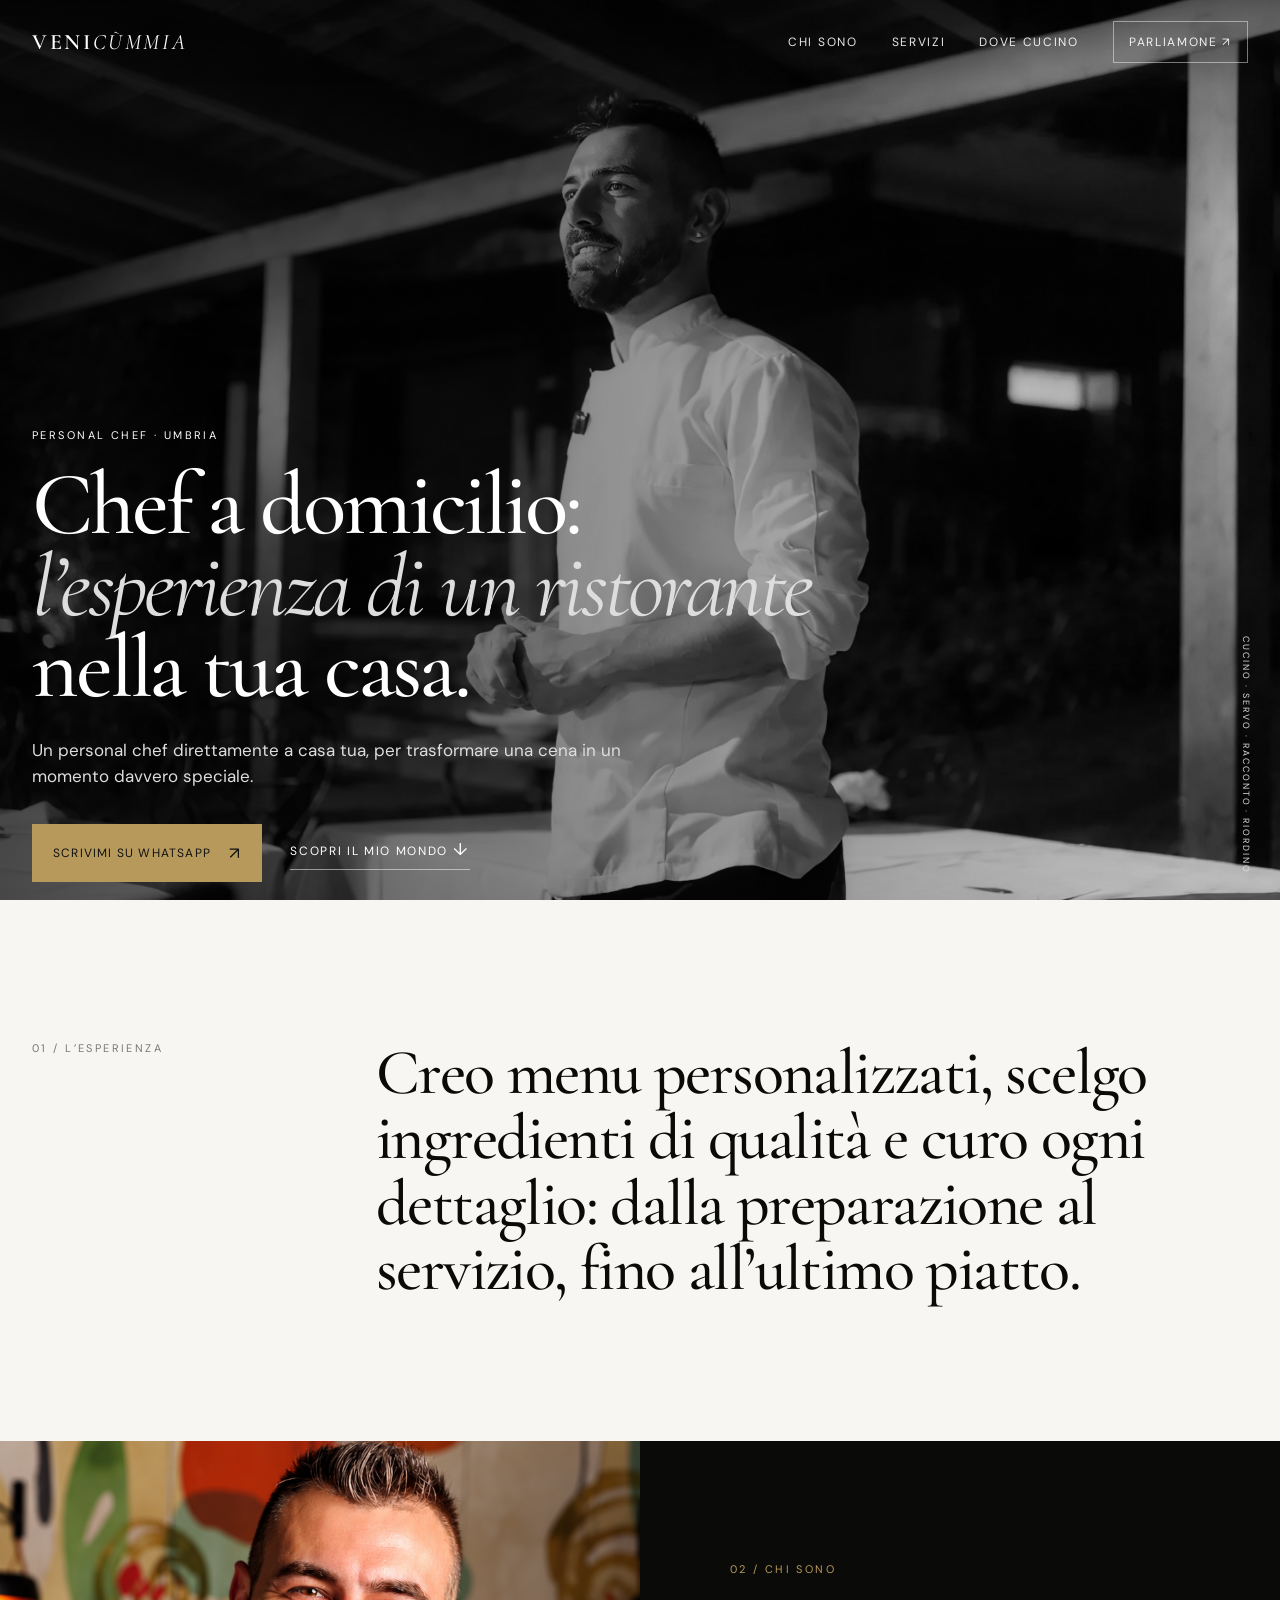
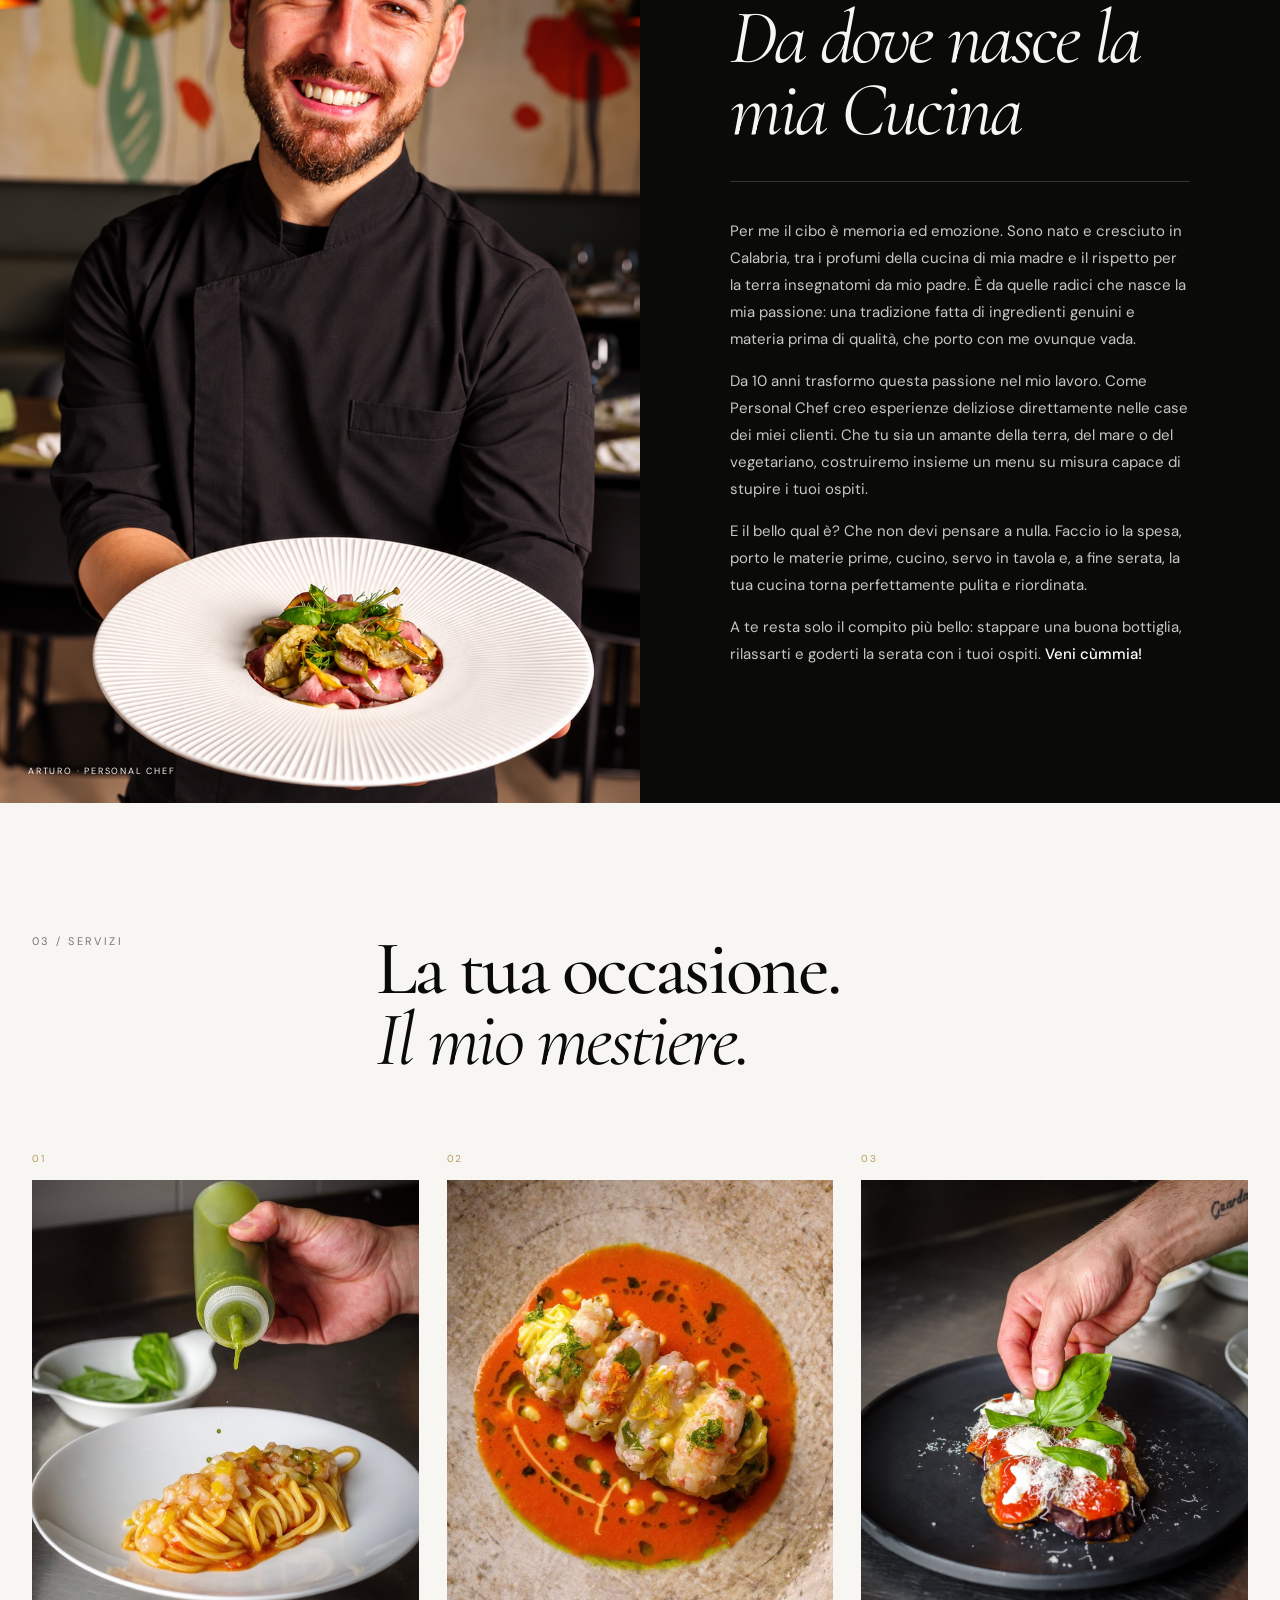
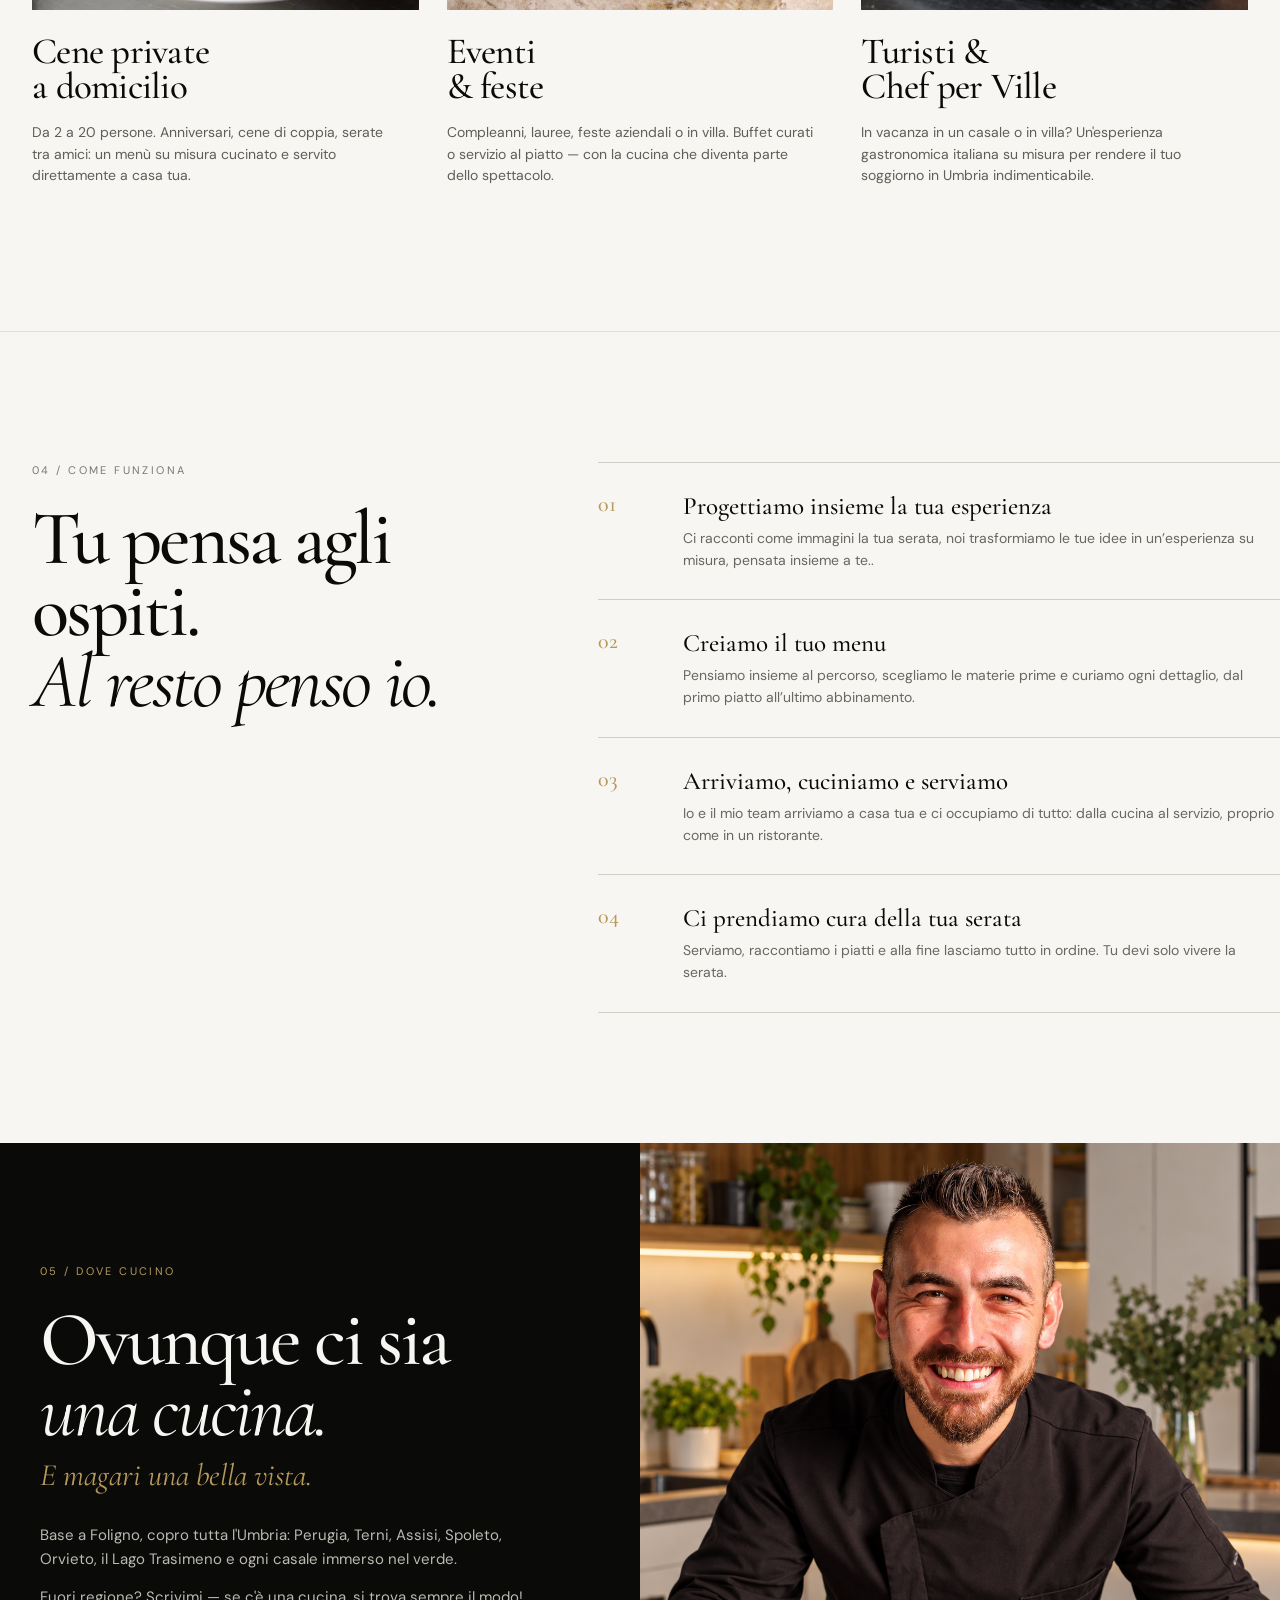
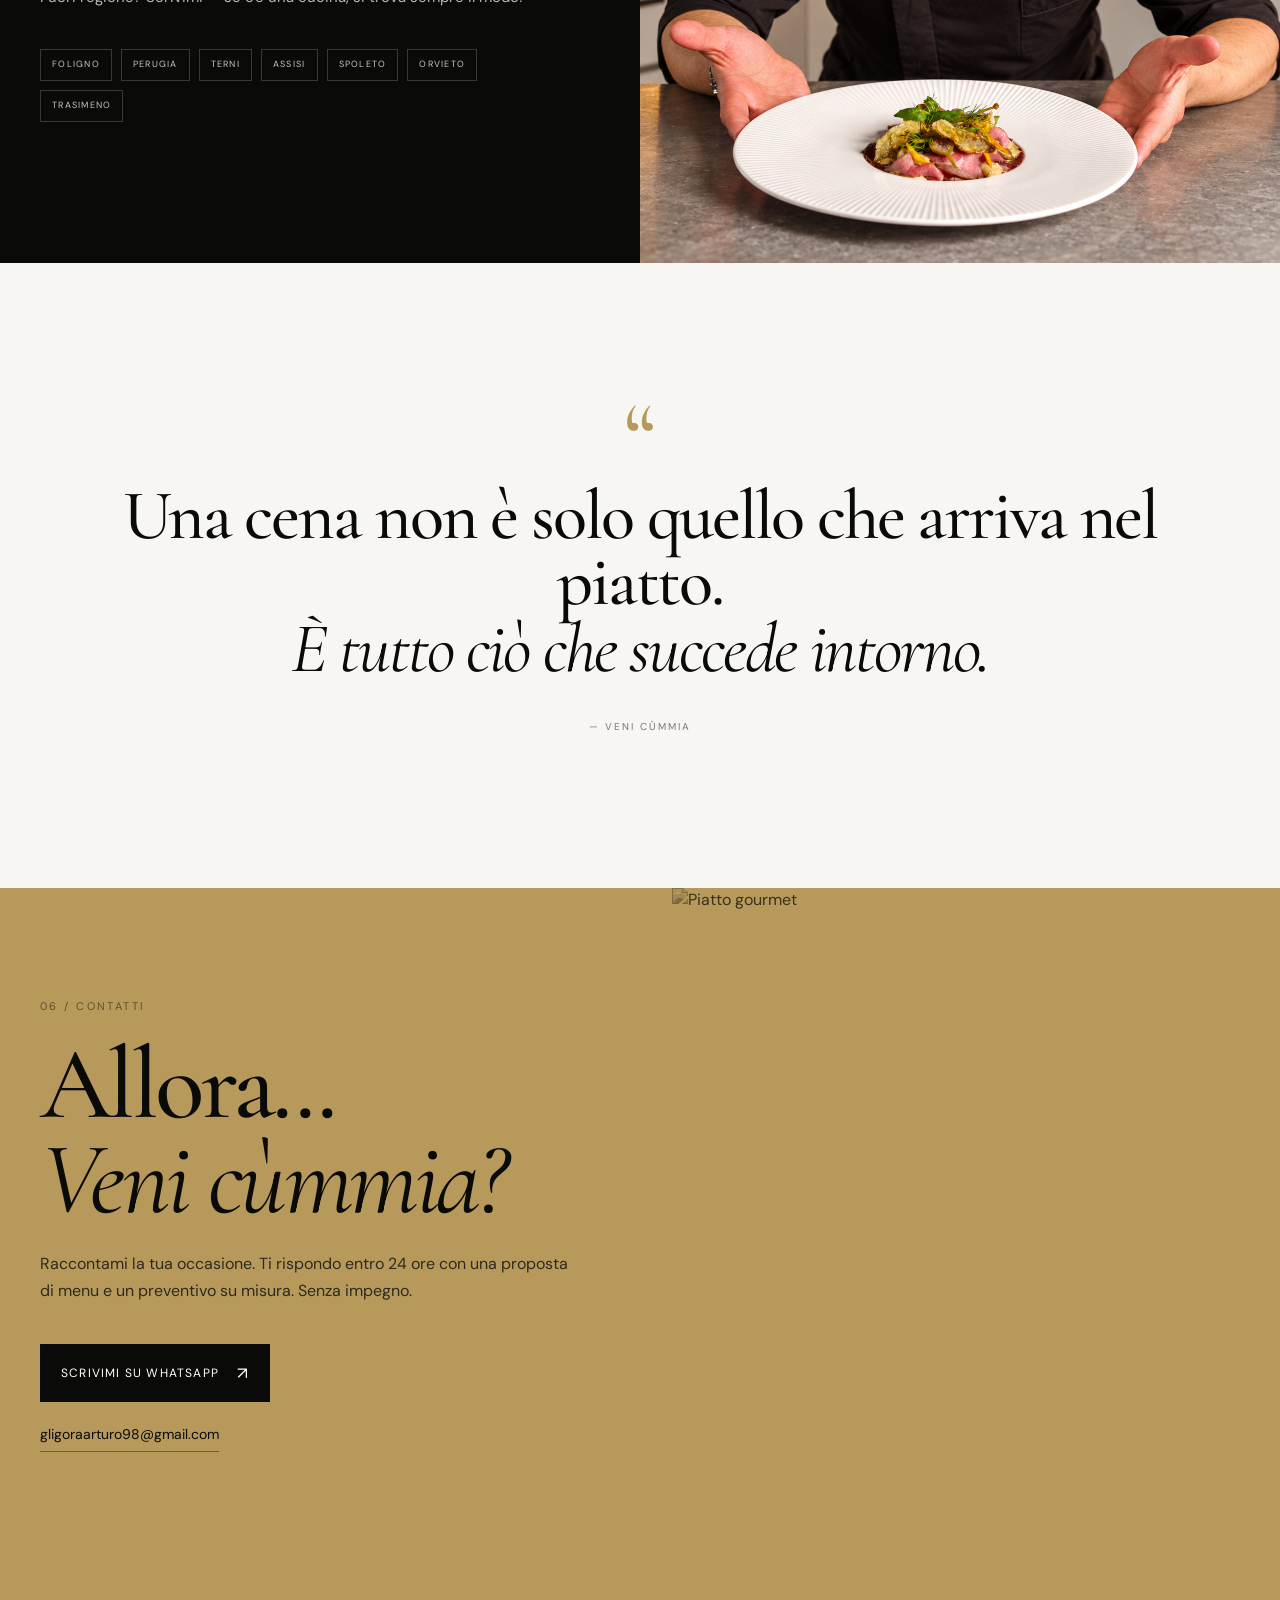
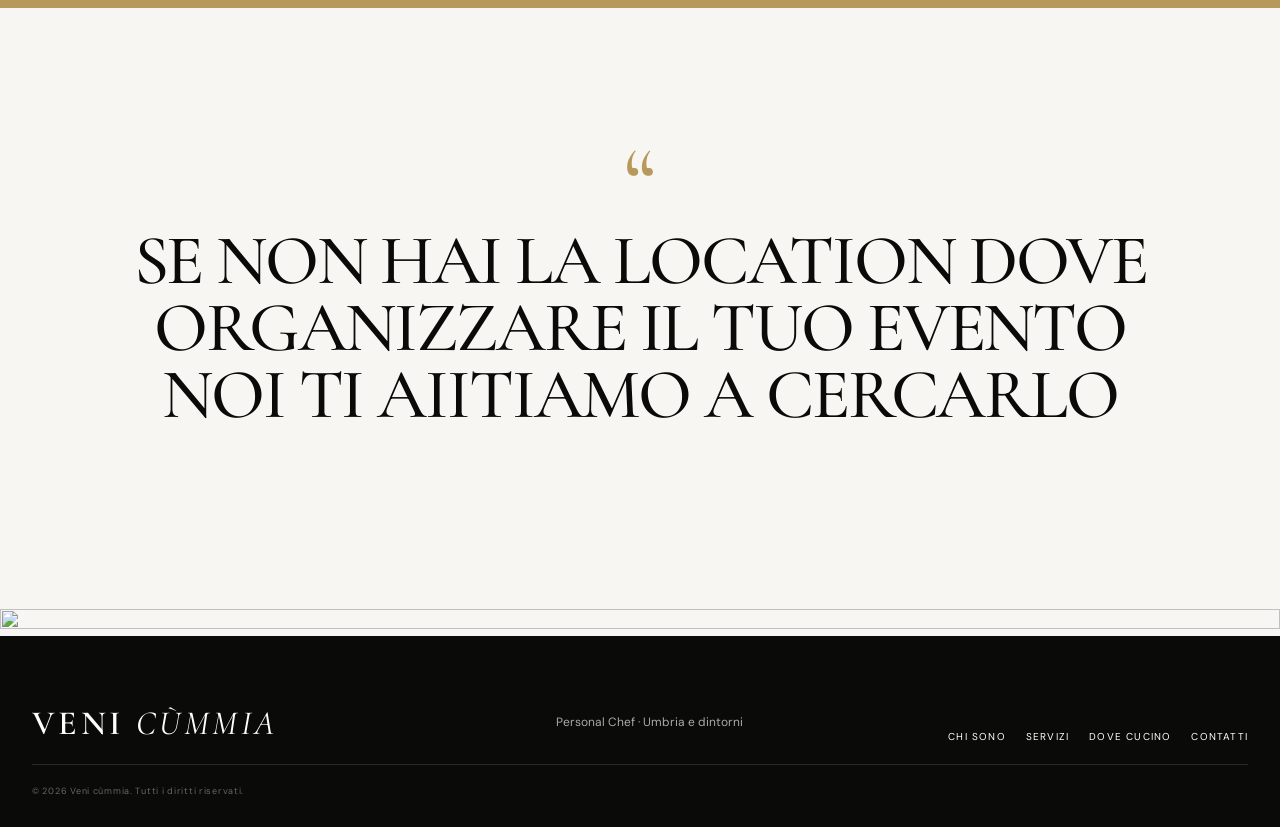
==== foto2BN/index.html @ 6eadbd33 "Add files via upload" ====
<!doctype html>
<html lang="it">
<head>
  <meta charset="utf-8">
  <meta name="viewport" content="width=device-width, initial-scale=1">
  <meta name="description" content="Veni cùmmia — Personal Chef a domicilio in Umbria. Menu su misura, ingredienti di qualità e servizio completo direttamente a casa tua.">
  <title>Veni cùmmia — Personal Chef in Umbria</title>
  <link rel="preconnect" href="https://fonts.googleapis.com">
  <link rel="preconnect" href="https://fonts.gstatic.com" crossorigin>
  <link href="https://fonts.googleapis.com/css2?family=Cormorant+Garamond:wght@400;500;600;700&family=DM+Sans:wght@400;500;600&display=swap" rel="stylesheet">
  <link rel="stylesheet" href="styles.css">
</head>
<body>
  <header class="site-header">
    <a class="brand" href="#top" aria-label="Veni cùmmia home">
      <span>VENI</span><em>CÙMMIA</em>
    </a>
    <button class="menu-toggle" aria-label="Apri menu" aria-expanded="false">
      <span></span><span></span>
    </button>
    <nav class="nav" aria-label="Navigazione principale">
      <a href="#chi-sono">Chi sono</a>
      <a href="#servizi">Servizi</a>
      <a href="#dove-cucino">Dove cucino</a>
      <a href="#contatti" class="nav-cta">Parliamone <span>↗</span></a>
    </nav>
  </header>

  <main id="top">
    <section class="hero">
      <div class="hero-media">
        <img src="img/heroarturo_2.jpg" alt="Chef al lavoro in cucina">
      </div>
      <div class="hero-overlay"></div>
      <div class="hero-content">
        <p class="eyebrow">PERSONAL CHEF · UMBRIA</p>
        <h1>Chef a domicilio:<br><i>l’esperienza di un ristorante</i><br>nella tua casa.</h1>
        <p class="hero-lead">Un personal chef direttamente a casa tua, per trasformare una cena in un momento davvero speciale.</p>
        <div class="hero-actions">
          <a class="button button-gold" href="https://wa.me/?text=Ciao%20Arturo%2C%20vorrei%20parlarti%20di%20una%20cena%20a%20domicilio." target="_blank" rel="noopener">Scrivimi su WhatsApp <span>↗</span></a>
          <a class="text-link" href="#chi-sono">Scopri il mio mondo <span>↓</span></a>
        </div>
      </div>
      <div class="hero-note">CUCINO · SERVO · RACCONTO · RIORDINO</div>
    </section>

    <section class="intro">
      <div class="section-label">01 / L’ESPERIENZA</div>
      <div class="intro-copy">
        <p class="display">Creo menu personalizzati, scelgo ingredienti di qualità e curo ogni dettaglio: dalla preparazione al servizio, fino all’ultimo piatto.</p>
      </div>
    </section>

    <section class="about section-dark" id="chi-sono">
      <div class="about-image">
        <img src="img/dacambiare.PNG" alt="Chef Arturo in cucina">
        <span class="image-caption">ARTURO · PERSONAL CHEF</span>
      </div>
      <div class="about-copy">
        <div class="section-label gold">02 / CHI SONO</div>
        <h2><i>Da dove nasce la mia Cucina</i></h2>
        <div class="rule"></div>
        <p>Per me il cibo è memoria ed emozione. Sono nato e cresciuto in Calabria, tra i profumi della cucina di mia madre e il rispetto per la terra insegnatomi da mio padre. È da quelle radici che nasce la mia passione: una tradizione fatta di ingredienti genuini e materia prima di qualità, che porto con me ovunque vada.</p>
        <p>Da 10 anni trasformo questa passione nel mio lavoro. Come Personal Chef creo esperienze deliziose direttamente nelle case dei miei clienti. Che tu sia un amante della terra, del mare o del vegetariano, costruiremo insieme un menu su misura capace di stupire i tuoi ospiti.</p>
        <p>E il bello qual è? Che non devi pensare a nulla. Faccio io la spesa, porto le materie prime, cucino, servo in tavola e, a fine serata, la tua cucina torna perfettamente pulita e riordinata.</p>
        <p>A te resta solo il compito più bello: stappare una buona bottiglia, rilassarti e goderti la serata con i tuoi ospiti. <strong>Veni cùmmia!</strong></p>
      </div>
    </section>

    <section class="services" id="servizi">
      <div class="services-head">
        <div class="section-label">03 / SERVIZI</div>
        <h2>La tua occasione.<br><i>Il mio mestiere.</i></h2>
      </div>
      <div class="service-grid">
        <article class="service-card">
          <span class="service-number">01</span>
          <div class="service-image"><img src="img/spaghetti_gamberi.jpeg" alt="Cena privata a domicilio"></div>
          <h3>Cene private<br>a domicilio</h3>
          <p>Da 2 a 20 persone. Anniversari, cene di coppia, serate tra amici: un menù su misura cucinato e servito direttamente a casa tua.</p>
        </article>
        <article class="service-card">
          <span class="service-number">02</span>
          <div class="service-image"><img src="img/scampi_alla_mediterranea.jpeg" alt="Evento privato"></div>
          <h3>Eventi<br>& feste</h3>
          <p>Compleanni, lauree, feste aziendali o in villa. Buffet curati o servizio al piatto — con la cucina che diventa parte dello spettacolo.</p>
        </article>
        <article class="service-card">
          <span class="service-number">03</span>
          <div class="service-image"><img src="img/melanzane_basilico.jpeg" alt="Chef in villa"></div>
          <h3>Turisti &<br>Chef per Ville</h3>
          <p>In vacanza in un casale o in villa? Un'esperienza gastronomica italiana su misura per rendere il tuo soggiorno in Umbria indimenticabile.</p>
        </article>
      </div>
    </section>

    <section class="process section-light">
      <div class="process-intro">
        <div class="section-label">04 / COME FUNZIONA</div>
        <h2>Tu pensa agli ospiti.<br><i>Al resto penso io.</i></h2>
      </div>
      <div class="process-list">
        <div class="process-item"><span>01</span><div><h3>Progettiamo insieme la tua esperienza</h3><p> Ci racconti come immagini la tua serata, noi trasformiamo le tue idee in un’esperienza su misura, pensata insieme a te..</p></div></div>
        <div class="process-item"><span>02</span><div><h3> Creiamo il tuo menu</h3><p> Pensiamo insieme al percorso, scegliamo le materie prime e curiamo ogni dettaglio, dal primo piatto all’ultimo abbinamento.</p></div></div>
        <div class="process-item"><span>03</span><div><h3>Arriviamo, cuciniamo e serviamo</h3><p> Io e il mio team arriviamo a casa tua e ci occupiamo di tutto: dalla cucina al servizio, proprio come in un ristorante.</p></div></div>
        <div class="process-item"><span>04</span><div><h3>Ci prendiamo cura della tua serata</h3><p> Serviamo, raccontiamo i piatti e alla fine lasciamo tutto in ordine. Tu devi solo vivere la serata.</p></div></div>
      </div>
    </section>

    <section class="location section-dark" id="dove-cucino">
      <div class="location-copy">
        <div class="section-label gold">05 / DOVE CUCINO</div>
        <h2>Ovunque ci sia<br><i>una cucina.</i></h2>
        <p class="location-lead">E magari una bella vista.</p>
        <p>Base a Foligno, copro tutta l'Umbria: Perugia, Terni, Assisi, Spoleto, Orvieto, il Lago Trasimeno e ogni casale immerso nel verde.</p>
        <p>Fuori regione? Scrivimi — se c'è una cucina, si trova sempre il modo!</p>
        <div class="locations">
          <span>FOLIGNO</span><span>PERUGIA</span><span>TERNI</span><span>ASSISI</span><span>SPOLETO</span><span>ORVIETO</span><span>TRASIMENO</span>
        </div>
      </div>
      <div class="location-image">
        <img src="img/ovunque_cucina.png" alt="Tavola elegante all'aperto">
      </div>
    </section>

    <section class="manifesto">
      <div class="manifesto-mark">“</div>
      <p>Una cena non è solo quello che arriva nel piatto.<br><i>È tutto ciò che succede intorno.</i></p>
      <span>— VENI CÙMMIA</span>
    </section>

    <section class="contact" id="contatti">
      <div class="contact-inner">
        <div class="section-label">06 / CONTATTI</div>
        <h2>Allora...<br><i>Veni cùmmia?</i></h2>
        <p>Raccontami la tua occasione. Ti rispondo entro 24 ore con una proposta di menu e un preventivo su misura. Senza impegno.</p>
        <div class="contact-actions">
          <a class="button button-black" href="https://wa.me/?text=Ciao%20Arturo%2C%20vorrei%20parlarti%20di%20una%20cena%20a%20domicilio." target="_blank" rel="noopener">Scrivimi su WhatsApp <span>↗</span></a>
          <a class="mail-link" href="mailto:gligoraarturo98@gmail.com">gligoraarturo98@gmail.com</a>
        </div>
      </div>
      <div class="contact-image">
        <img src="img/gambero_rosso.jpeg" alt="Piatto gourmet">
      </div>
    </section>
	
	 <section class="manifesto">
      <div class="manifesto-mark">“</div>
      <p>SE NON HAI LA LOCATION DOVE ORGANIZZARE IL TUO EVENTO NOI TI AIITIAMO A CERCARLO<br><i></i></p>
    </section>
	
	
	
    <section class="final-photo">
      <img src="img/sala_apparecchiata.png" alt="">
    </section>
	
	
  </main>

  <footer class="footer">
    <div class="footer-brand">VENI <i>CÙMMIA</i></div>
    <p>Personal Chef · Umbria e dintorni</p>
    <div class="footer-links">
      <a href="#chi-sono">Chi sono</a><a href="#servizi">Servizi</a><a href="#dove-cucino">Dove cucino</a><a href="#contatti">Contatti</a>
    </div>
    <small>© <span id="year"></span> Veni cùmmia. Tutti i diritti riservati.</small>
  </footer>

  <script src="script.js"></script>
</body>
</html>
---- foto2BN/styles.css ----
:root {
  --black: #0a0a09;
  --white: #f7f6f2;
  --gold: #b79a5b;
  --muted: #a6a49d;
  --serif: "Cormorant Garamond", Georgia, serif;
  --sans: "DM Sans", Arial, sans-serif;
  --container: min(1240px, calc(100% - 64px));
}

* {
  box-sizing: border-box
}

html {
  scroll-behavior: smooth
}

body {
  margin: 0;
  background: var(--white);
  color: var(--black);
  font-family: var(--sans);
  font-weight: 400;
  line-height: 1.55
}

a {
  color: inherit;
  text-decoration: none
}

img {
  display: block;
  width: 100%;
  height: 100%;
  object-fit: cover
}

button {
  font: inherit
}

.site-header {
  position: fixed;
  z-index: 20;
  top: 0;
  left: 0;
  right: 0;
  height: 84px;
  display: flex;
  align-items: center;
  justify-content: space-between;
  padding: 0 32px;
  color: #fff;
  mix-blend-mode: normal;
  background: linear-gradient(to bottom, rgba(0, 0, 0, .35), transparent);
  transition: .3s
}

.site-header.scrolled {
  background: rgba(10, 10, 9, .95);
  backdrop-filter: blur(12px)
}

.brand {
  font: 600 22px/1 var(--serif);
  letter-spacing: .12em
}

.brand em {
  font-style: italic;
  font-weight: 400
}

.nav {
  display: flex;
  gap: 34px;
  align-items: center;
  font-size: 12px;
  letter-spacing: .14em;
  text-transform: uppercase
}

.nav a {
  opacity: .9
}

.nav a:hover {
  color: var(--gold)
}

.nav-cta {
  border: 1px solid rgba(255, 255, 255, .5);
  padding: 11px 15px
}

.menu-toggle {
  display: none;
  background: none;
  border: 0;
  color: #fff
}

.hero {
  height: min(900px, 100vh);
  min-height: 680px;
  position: relative;
  background: #111;
  color: #fff;
  overflow: hidden
}

.hero-media {
  position: absolute;
  inset: 0
}

.hero-media img {
  filter: grayscale(100%);
  transform: scale(1.03)
}

.hero-overlay {
  position: absolute;
  inset: 0;
  background: linear-gradient(90deg, rgba(0, 0, 0, .7) 0%, rgba(0, 0, 0, .38) 55%, rgba(0, 0, 0, .1) 100%)
}

.hero-content {
  position: absolute;
  left: max(32px, calc((100% - 1240px)/2));
  bottom: 2%;
  width: min(850px, calc(100% - 64px))
}

.eyebrow,
.section-label {
  font-size: 11px;
  letter-spacing: .22em;
  text-transform: uppercase
}

.hero h1 {
  font: 500 clamp(54px, 7vw, 104px)/.91 var(--serif);
  letter-spacing: -.035em;
  margin: 20px 0 28px
}

.hero h1 i {
  font-weight: 400;
  color: #ddd
}

.hero-lead {
  max-width: 590px;
  font-size: 17px;
  color: #ddd
}

.hero-actions {
  display: flex;
  gap: 28px;
  align-items: center;
  margin-top: 34px
}

.button {
  display: inline-flex;
  align-items: center;
  justify-content: center;
  gap: 18px;
  padding: 15px 20px;
  font-size: 12px;
  letter-spacing: .1em;
  text-transform: uppercase;
  border: 1px solid transparent
}

.button span,
.text-link span {
  font-size: 17px
}

.button-gold {
  background: var(--gold);
  color: #111
}

.text-link {
  font-size: 12px;
  text-transform: uppercase;
  letter-spacing: .14em;
  border-bottom: 1px solid rgba(255, 255, 255, .5);
  padding-bottom: 6px
}

.hero-note {
  position: absolute;
  right: 28px;
  bottom: 26px;
  writing-mode: vertical-rl;
  font-size: 9px;
  letter-spacing: .22em;
  color: #ddd
}

.intro {
  display: grid;
  grid-template-columns: 25% 1fr;
  gap: 40px;
  padding: 140px max(32px, calc((100% - 1240px)/2));
  background: var(--white)
}

.display {
  font: 500 clamp(38px, 5vw, 72px)/1.02 var(--serif);
  letter-spacing: -.025em;
  max-width: 930px;
  margin: 0
}

.section-label {
  color: #777
}

.section-dark {
  background: var(--black);
  color: var(--white)
}

.about {
  display: grid;
  grid-template-columns: 1fr 1fr;
  min-height: 850px
}

.about-image {
  position: relative;
  min-height: 650px
}
/*
.about-image img {
  filter: grayscale(100%)
}*/

.image-caption {
  position: absolute;
  bottom: 24px;
  left: 28px;
  font-size: 9px;
  letter-spacing: .2em
}

.about-copy {
  padding: 120px clamp(40px, 7vw, 120px)
}

.gold {
  color: var(--gold)
}

h2 {
  font: 500 clamp(52px, 6vw, 88px)/.93 var(--serif);
  letter-spacing: -.035em;
  margin: 24px 0
}

h2 i {
  font-weight: 400
}

.rule {
  height: 1px;
  background: #353530;
  margin: 36px 0
}

.about-copy p {
  font-size: 15px;
  line-height: 1.8;
  color: #c8c7c1;
  max-width: 620px
}

.about-copy strong {
  color: #fff;
  font-weight: 500
}

.services {
  padding: 130px max(32px, calc((100% - 1240px)/2))
}

.services-head {
  display: grid;
  grid-template-columns: 25% 1fr;
  gap: 40px;
  align-items: start;
  margin-bottom: 75px
}

.services h2 {
  margin: 0
}

.service-grid {
  display: grid;
  grid-template-columns: repeat(3, 1fr);
  gap: 28px
}

.service-card {
  position: relative
}

.service-number {
  display: block;
  color: var(--gold);
  font-size: 10px;
  letter-spacing: .18em;
  margin-bottom: 14px
}

.service-image {
  height: 430px;
  overflow: hidden;
  margin-bottom: 25px
}

.service-image img {
  /*filter: grayscale(100%);*/
  transition: transform .7s
}

.service-card:hover .service-image img {
  transform: scale(1.05)
}

.service-card h3 {
  font: 500 37px/.93 var(--serif);
  margin: 0 0 18px;
  letter-spacing: -.02em
}

.service-card p {
  font-size: 14px;
  color: #5f5e58;
  max-width: 370px
}

.process {
  display: grid;
  grid-template-columns: 40% 60%;
  padding: 130px max(32px, calc((100% - 1240px)/2));
  gap: 80px;
  border-top: 1px solid #ddd
}

.process-intro h2 {
  margin-top: 24px
}

.process-list {
  border-top: 1px solid #cfcfc8
}

.process-item {
  display: grid;
  grid-template-columns: 65px 1fr;
  gap: 20px;
  padding: 28px 0;
  border-bottom: 1px solid #cfcfc8
}

.process-item>span {
  font: 500 22px var(--serif);
  color: var(--gold)
}

.process-item h3 {
  font: 500 25px var(--serif);
  margin: 0 0 7px
}

.process-item p {
  margin: 0;
  color: #686761;
  font-size: 14px;
  max-width: 600px
}

.location {
  display: grid;
  grid-template-columns: 1fr 1fr;
  min-height: 720px
}

.location-copy {
  padding: 120px max(40px, calc((100vw - 1240px)/2));
  padding-right: 80px
}

.location h2 {
  margin-bottom: 10px
}

.location-lead {
  font: italic 31px var(--serif);
  color: var(--gold);
  margin: 0 0 30px
}

.location-copy>p:not(.location-lead) {
  max-width: 550px;
  color: #bbb9b0;
  font-size: 15px
}

/*.location-image img {
  filter: grayscale(100%)
}*/

.locations {
  display: flex;
  flex-wrap: wrap;
  gap: 9px;
  margin-top: 40px
}

.locations span {
  border: 1px solid #3a3934;
  padding: 8px 11px;
  font-size: 9px;
  letter-spacing: .14em;
  color: #c9c7bf
}

.manifesto {
  text-align: center;
  padding: 150px 32px
}

.manifesto-mark {
  font: 100px/.5 var(--serif);
  color: var(--gold)
}

.manifesto p {
  font: 500 clamp(42px, 5.5vw, 78px)/.95 var(--serif);
  letter-spacing: -.03em;
  margin: 20px auto 30px;
  max-width: 1050px
}

.manifesto p i {
  font-weight: 400
}

.manifesto span {
  font-size: 10px;
  letter-spacing: .2em;
  color: #777
}

.contact {
  display: grid;
  grid-template-columns: 1.05fr .95fr;
  background: var(--gold);
  min-height: 720px
}

.contact-inner {
  padding: 110px max(40px, calc((100vw - 1240px)/2));
  padding-right: 90px
}

.contact .section-label {
  color: #5f4f2d
}

.contact h2 {
  font-size: clamp(70px, 8vw, 120px);
  margin: 22px 0
}

.contact-inner>p {
  max-width: 620px;
  font-size: 16px;
  line-height: 1.7;
  color: #2e291f
}

.contact-actions {
  display: flex;
  flex-direction: column;
  align-items: flex-start;
  gap: 22px;
  margin-top: 40px
}

.button-black {
  background: var(--black);
  color: #fff
}

.mail-link {
  font-size: 14px;
  border-bottom: 1px solid #6f5d34;
  padding-bottom: 5px
}

.contact-image img {
  filter: grayscale(100%);
  mix-blend-mode: multiply;
  opacity: .72
}

.footer {
  background: var(--black);
  color: #fff;
  padding: 65px 32px 28px;
  display: grid;
  grid-template-columns: 1.5fr 1fr 1fr;
  gap: 20px;
  align-items: end
}

.footer-brand {
  font: 600 34px var(--serif);
  letter-spacing: .1em
}

.footer-brand i {
  font-weight: 400
}

.footer p {
  color: #aaa;
  font-size: 12px
}

.footer-links {
  display: flex;
  gap: 20px;
  justify-content: flex-end;
  font-size: 10px;
  letter-spacing: .12em;
  text-transform: uppercase
}

.footer-links a:hover {
  color: var(--gold)
}

.footer small {
  grid-column: 1/-1;
  border-top: 1px solid #292926;
  padding-top: 20px;
  color: #666;
  font-size: 9px;
  letter-spacing: .08em
}

@media(max-width:900px) {
  :root {
    --container: calc(100% - 40px)
  }

  .site-header {
    height: 70px;
    padding: 0 20px
  }

  .nav {
    position: absolute;
    display: none;
    top: 70px;
    left: 0;
    right: 0;
    padding: 25px 20px 30px;
    background: rgba(10, 10, 9, .98);
    flex-direction: column;
    align-items: flex-start;
    gap: 22px
  }

  .nav.open {
    display: flex
  }

  .nav-cta {
    width: 100%
  }

  .menu-toggle {
    display: flex;
    flex-direction: column;
    gap: 6px
  }

  .menu-toggle span {
    display: block;
    width: 24px;
    height: 1px;
    background: #fff
  }

  .hero {
    min-height: 720px
  }

  .hero-content {
    left: 20px;
    width: calc(100% - 40px);
    bottom: 9%
  }

  .hero h1 {
    font-size: clamp(48px, 12vw, 78px)
  }

  .hero-lead {
    font-size: 15px
  }

  .hero-actions {
    align-items: flex-start;
    flex-direction: column;
    gap: 22px
  }

  .intro {
    grid-template-columns: 1fr;
    padding: 90px 20px;
    gap: 25px
  }

  .display {
    font-size: 45px
  }

  .about {
    grid-template-columns: 1fr
  }

  .about-image {
    height: 580px;
    min-height: 0
  }

  .about-copy {
    padding: 85px 20px
  }

  .about-copy p {
    font-size: 14px
  }

  .services {
    padding: 90px 20px
  }

  .services-head {
    grid-template-columns: 1fr;
    gap: 18px;
    margin-bottom: 45px
  }

  .service-grid {
    grid-template-columns: 1fr;
    gap: 65px
  }

  .service-image {
    height: 430px
  }

  .process {
    grid-template-columns: 1fr;
    padding: 90px 20px;
    gap: 50px
  }

  .location {
    grid-template-columns: 1fr
  }

  .location-copy {
    padding: 90px 20px
  }

  .location-image {
    height: 560px
  }

  .manifesto {
    padding: 100px 20px
  }

  .manifesto p {
    font-size: 46px
  }

  .contact {
    grid-template-columns: 1fr
  }

  .contact-inner {
    padding: 90px 20px
  }

  .contact-image {
    height: 480px
  }

  .footer {
    grid-template-columns: 1fr;
    gap: 10px;
    padding: 50px 20px 25px
  }

  .footer-links {
    justify-content: flex-start;
    flex-wrap: wrap;
    margin-top: 20px
  }

  .footer small {
    grid-column: auto;
    margin-top: 25px
  }
}

@media(max-width:480px) {
  .hero {
    min-height: 700px
  }

  .hero-note {
    display: none
  }

  .button {
    width: 100%
  }

  .service-image {
    height: 350px
  }

  .about-image {
    height: 470px
  }

  .location-image {
    height: 420px
  }

  .contact h2 {
    font-size: 68px
  }
}
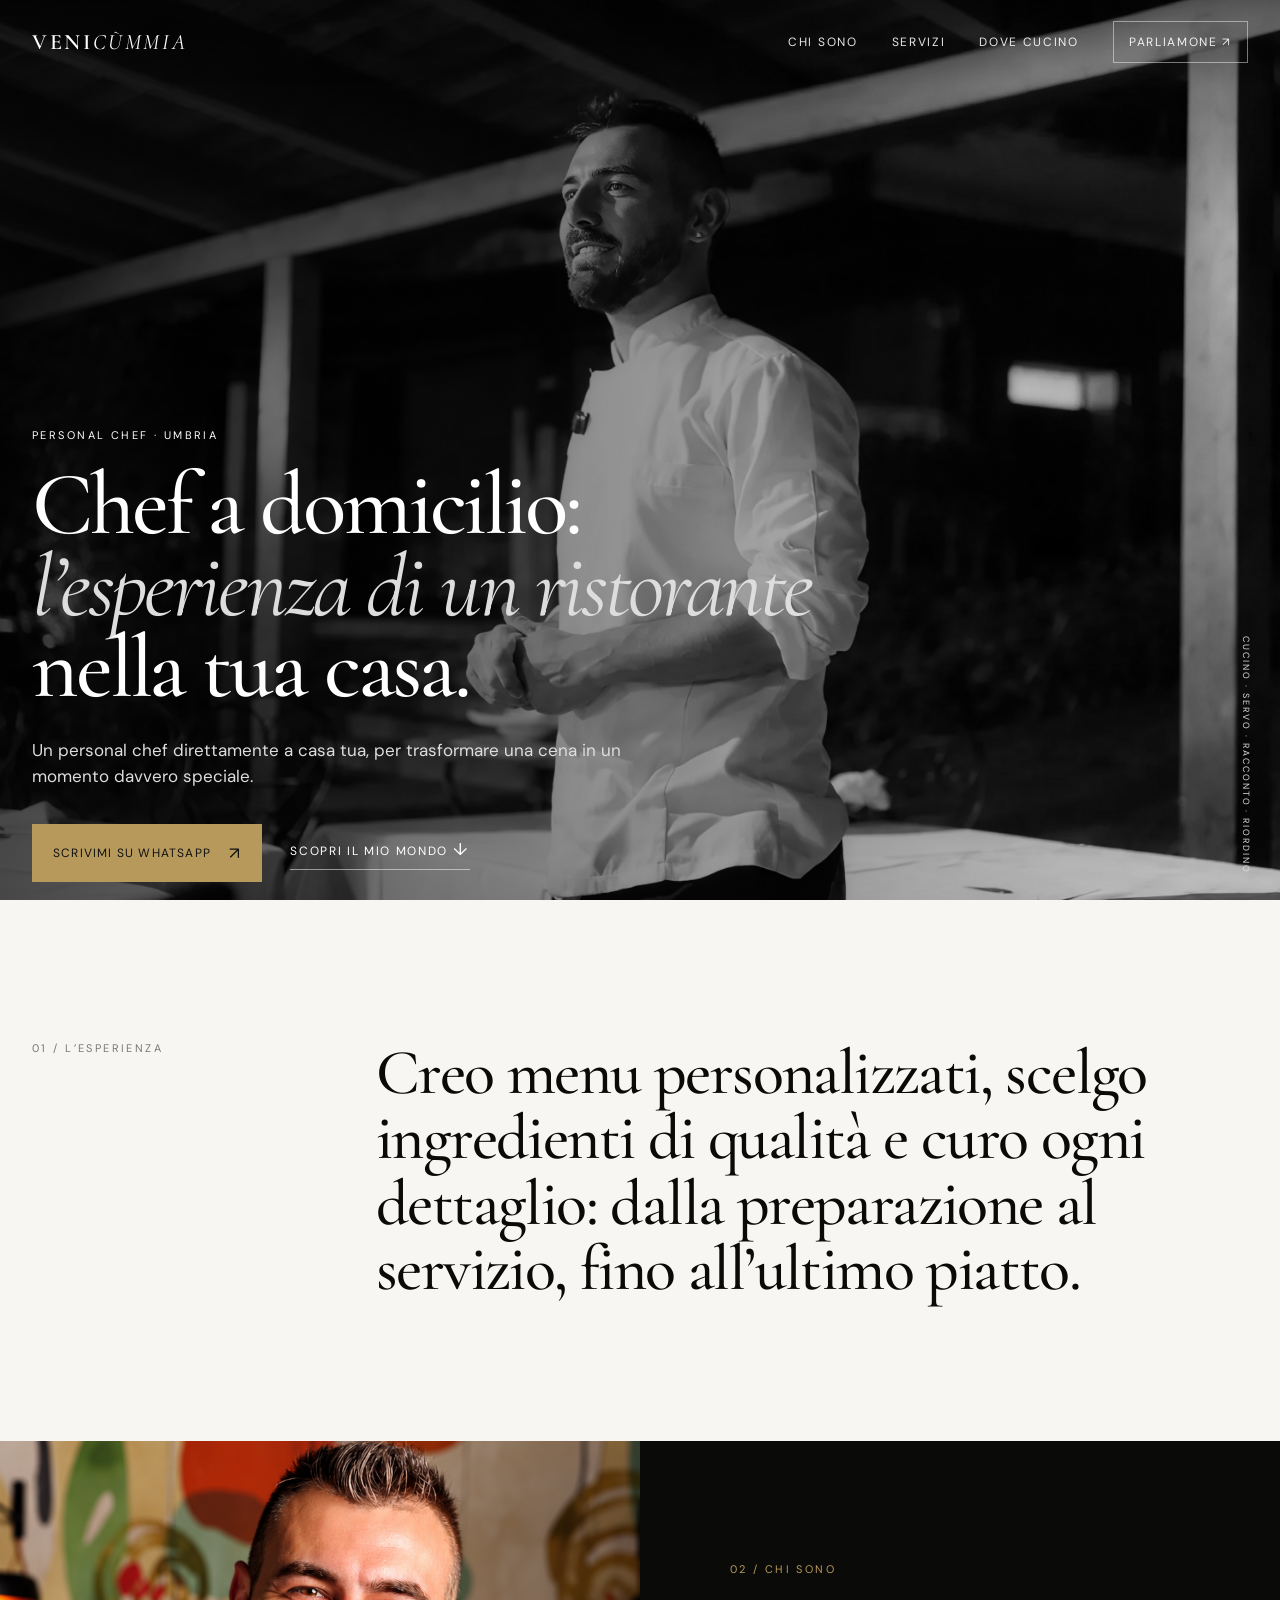
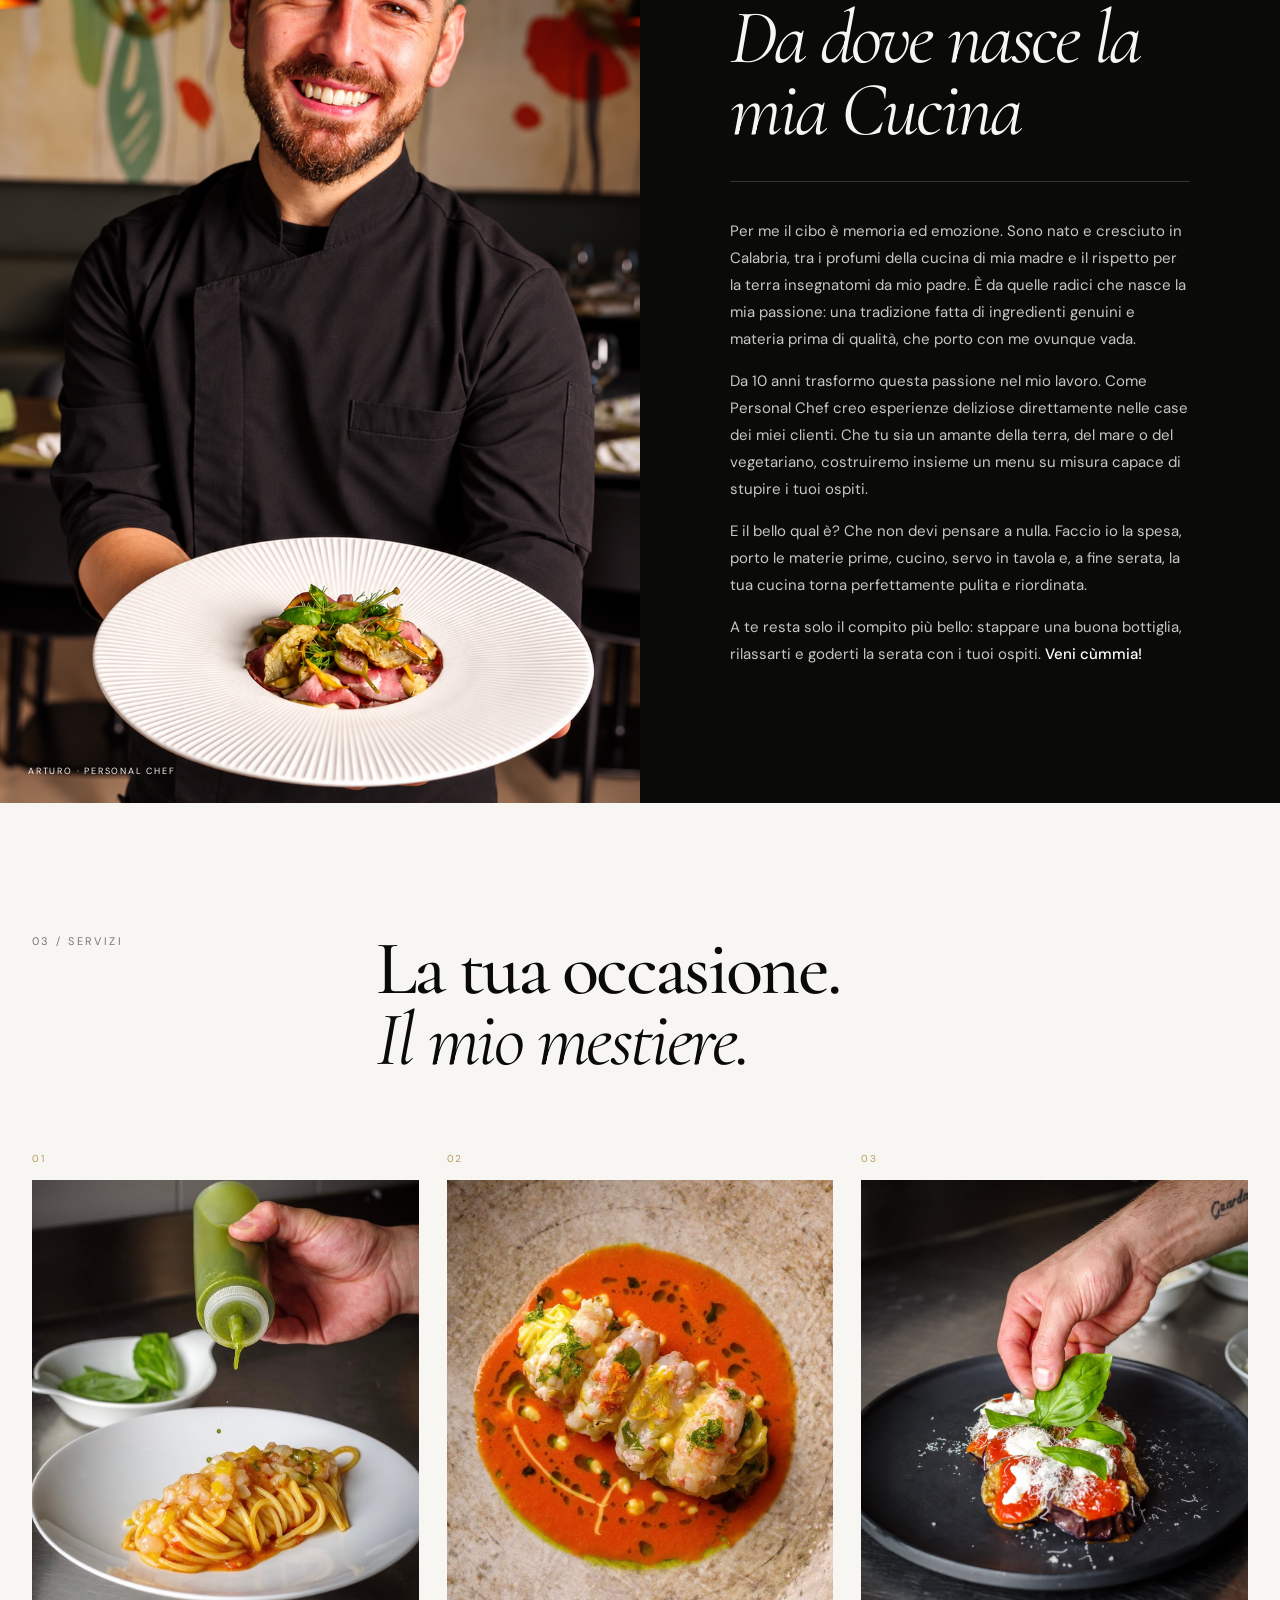
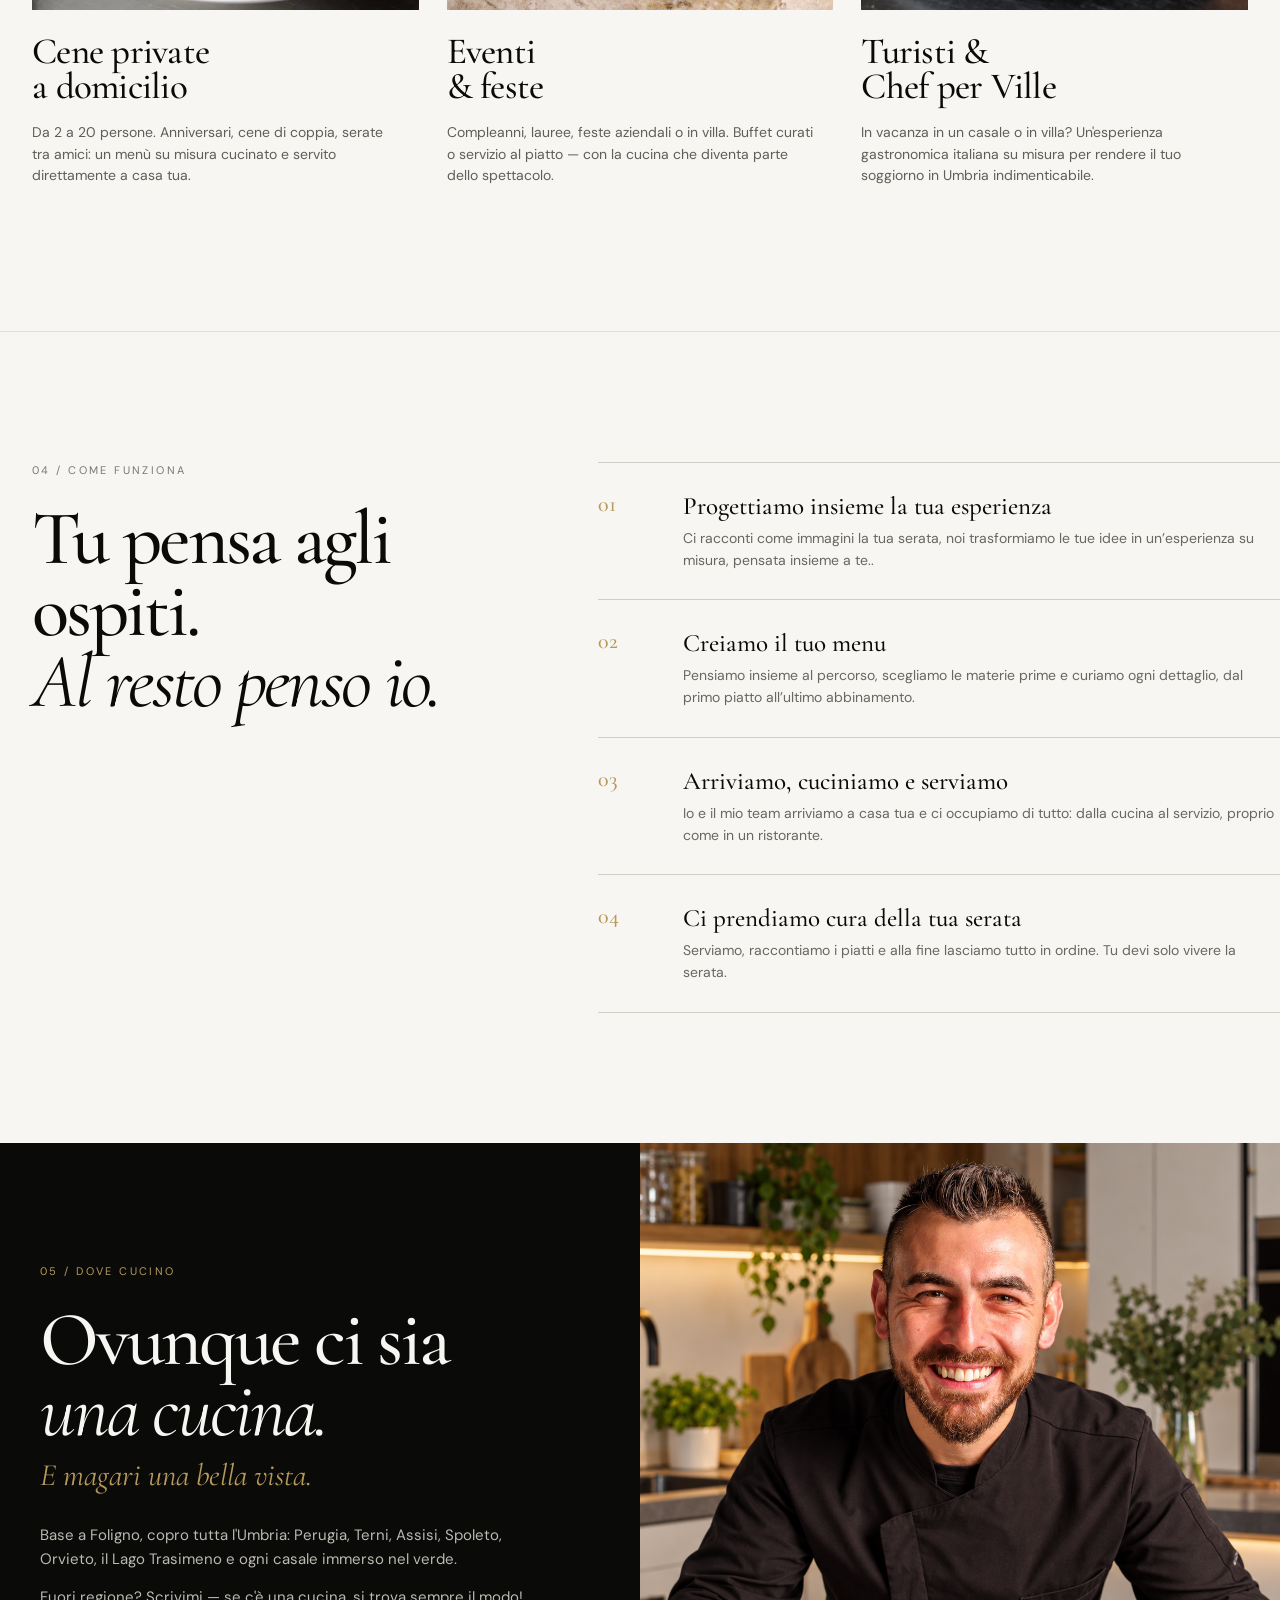
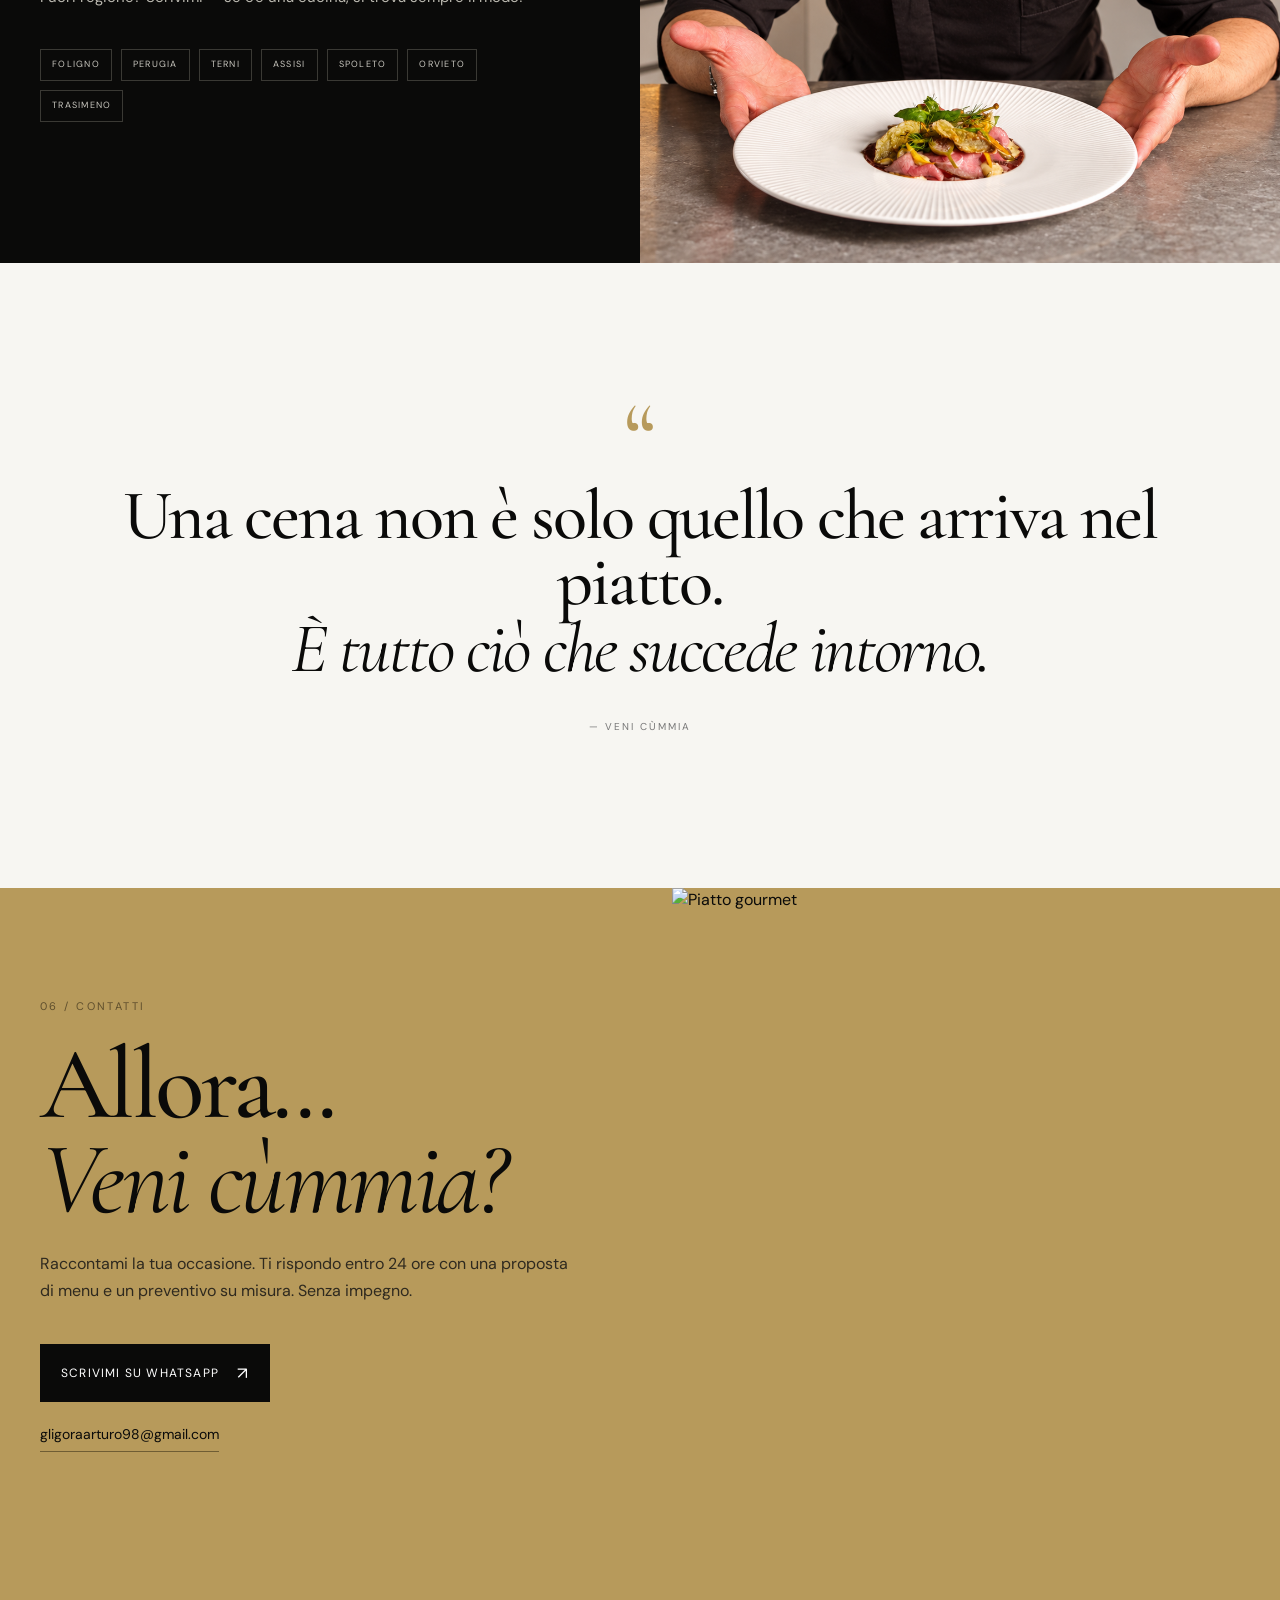
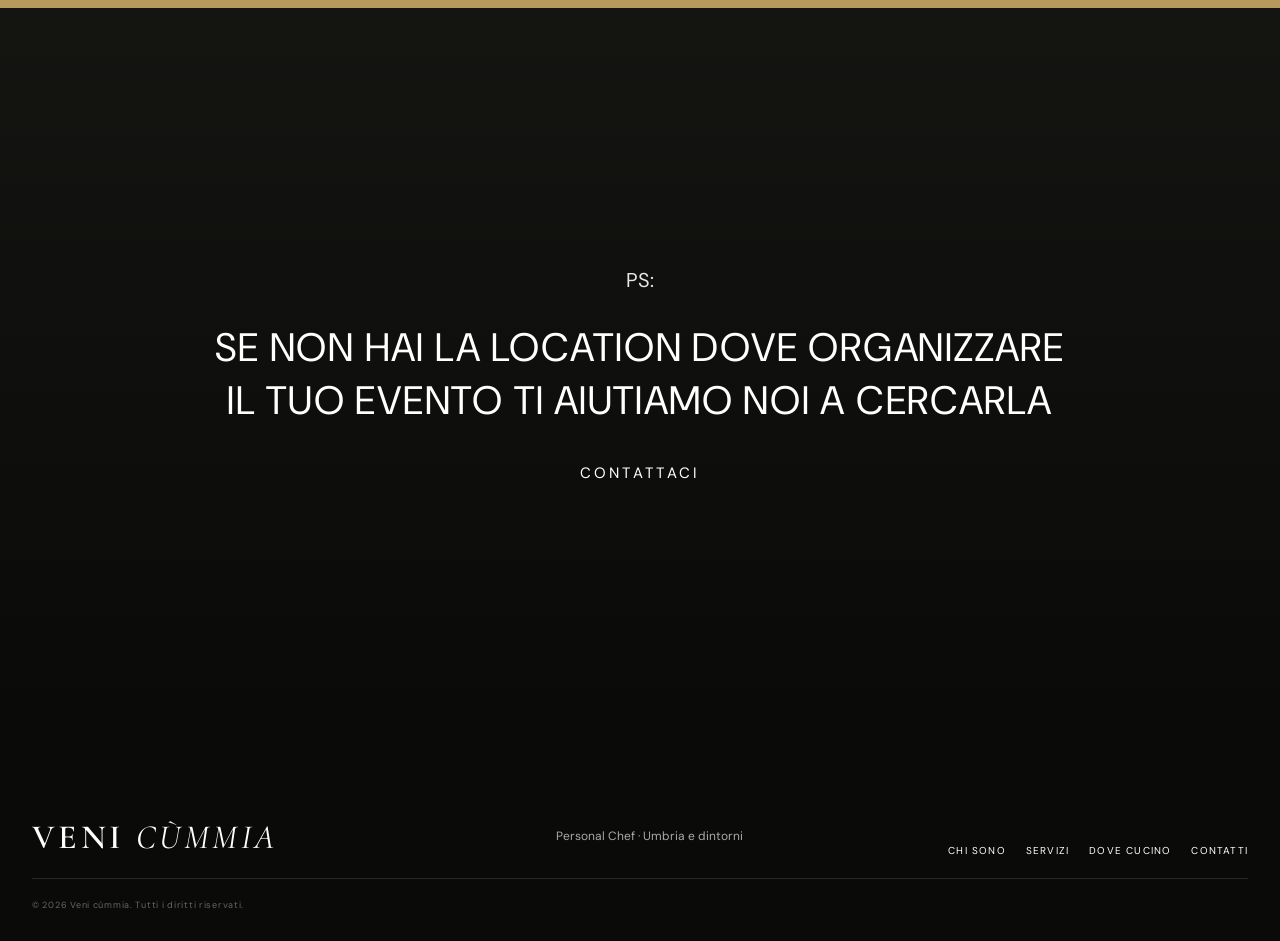
==== commit ec099746: "Add files via upload" ====
--- a/foto2BN/index.html
+++ b/foto2BN/index.html
@@ -144,16 +144,25 @@
       </div>
     </section>
 	
-	 <section class="manifesto">
-      <div class="manifesto-mark">“</div>
-      <p>SE NON HAI LA LOCATION DOVE ORGANIZZARE IL TUO EVENTO NOI TI AIITIAMO A CERCARLO<br><i></i></p>
-    </section>
 	
-	
-	
-    <section class="final-photo">
-      <img src="img/sala_apparecchiata.png" alt="">
-    </section>
+<!-- MANIFESTO + FOTO FINALE -->
+<section class="manifesto-final" aria-label="Veni cùmmia">
+
+  <div class="manifesto-final__image" aria-hidden="true"></div>
+
+  <div class="manifesto-final__content">
+    <span class="manifesto-final__quote" aria-hidden="true">PS:</span>
+
+    <p class="manifesto-final__text">
+      SE NON HAI LA LOCATION DOVE ORGANIZZARE IL TUO
+      EVENTO TI AIUTIAMO NOI A CERCARLA
+    </p>
+
+    <span class="manifesto-final__brand"><a href="#contatti" >CONTATTACI</a></span>
+  </div>
+
+</section>
+
 	
 	
   </main>
--- a/foto2BN/styles.css
+++ b/foto2BN/styles.css
@@ -511,9 +511,9 @@
 }
 
 .contact-image img {
-  filter: grayscale(100%);
+  /*filter: grayscale(100%);
   mix-blend-mode: multiply;
-  opacity: .72
+  opacity: .72*/
 }
 
 .footer {
@@ -760,4 +760,164 @@
   .contact h2 {
     font-size: 68px
   }
+}
+
+/* =========================================
+   MANIFESTO + FOTO FINALE
+   ========================================= */
+
+.manifesto-final {
+  position: relative;
+  isolation: isolate;
+  width: 100%;
+  min-height: clamp(380px, 58vw, 760px);
+  overflow: hidden;
+  display: grid;
+  place-items: center;
+  background: #171714;
+  color: #fff;
+}
+
+/* Fotografia di sfondo */
+.manifesto-final__image {
+  position: absolute;
+  inset: 0;
+  z-index: -2;
+
+  background-image: url("img/sala_apparecchiata.png");
+  background-size: cover;
+  background-position: center center;
+  background-repeat: no-repeat;
+
+  transform: scale(1.01);
+}
+
+/* Gradiente per mantenere il testo leggibile */
+.manifesto-final::before {
+  content: "";
+  position: absolute;
+  inset: 0;
+  z-index: -1;
+  background: linear-gradient(
+    180deg,
+    rgba(0, 0, 0, 0.12) 0%,
+    rgba(0, 0, 0, 0.30) 35%,
+    rgba(0, 0, 0, 0.58) 100%
+  );
+}
+
+/* Contenuto sovrapposto */
+.manifesto-final__content {
+  width: min(100% - 64px, 1000px);
+  margin-inline: auto;
+  padding-block: clamp(60px, 10vw, 130px);
+  text-align: center;
+
+  display: flex;
+  flex-direction: column;
+  align-items: center;
+  justify-content: center;
+  gap: clamp(18px, 3vw, 34px);
+}
+
+/* Virgolette decorative */
+.manifesto-final__quote {
+  display: block;
+  font: inherit;
+  font-size: clamp(20px, 7vw, 7px);
+  line-height: 0.65;
+  opacity: 0.9;
+}
+
+/* Testo principale: mantiene il font del sito */
+.manifesto-final__text {
+  max-width: 900px;
+  margin: 0;
+
+  font-family: inherit;
+  font-size: clamp(20px, 3.1vw, 42px);
+  font-weight: inherit;
+  line-height: 1.35;
+  letter-spacing: 0.045em;
+  text-transform: uppercase;
+  text-wrap: balance;
+  overflow-wrap: break-word;
+}
+
+/* Firma */
+.manifesto-final__brand {
+  display: block;
+  font-family: inherit;
+  font-size: clamp(12px, 1.2vw, 15px);
+  font-weight: inherit;
+  letter-spacing: 0.22em;
+  line-height: 1.5;
+}
+
+/* Tablet */
+@media (max-width: 768px) {
+  .manifesto-final {
+    min-height: 480px;
+  }
+
+  .manifesto-final__image {
+    background-position: center center;
+  }
+
+  .manifesto-final__content {
+    width: calc(100% - 40px);
+    padding-block: 70px;
+    gap: 25px;
+  }
+
+  .manifesto-final__text {
+    font-size: clamp(21px, 4.2vw, 30px);
+    line-height: 1.4;
+    letter-spacing: 0.025em;
+  }
+}
+
+/* Smartphone */
+@media (max-width: 480px) {
+  .manifesto-final {
+    min-height: 440px;
+  }
+
+  .manifesto-final__image {
+    background-position: 55% center;
+  }
+
+  .manifesto-final__content {
+    width: calc(100% - 32px);
+    padding-block: 56px;
+    gap: 24px;
+  }
+
+ 
+
+  .manifesto-final__text {
+    font-size: clamp(18px, 5.2vw, 23px);
+    line-height: 1.5;
+    letter-spacing: 0.015em;
+  }
+
+  .manifesto-final__brand {
+    font-size: 11px;
+    letter-spacing: 0.18em;
+  }
+}
+
+/* Smartphone molto stretti */
+@media (max-width: 360px) {
+  .manifesto-final {
+    min-height: 400px;
+  }
+
+  .manifesto-final__content {
+    width: calc(100% - 24px);
+  }
+
+  .manifesto-final__text {
+    font-size: 17px;
+  }
 }
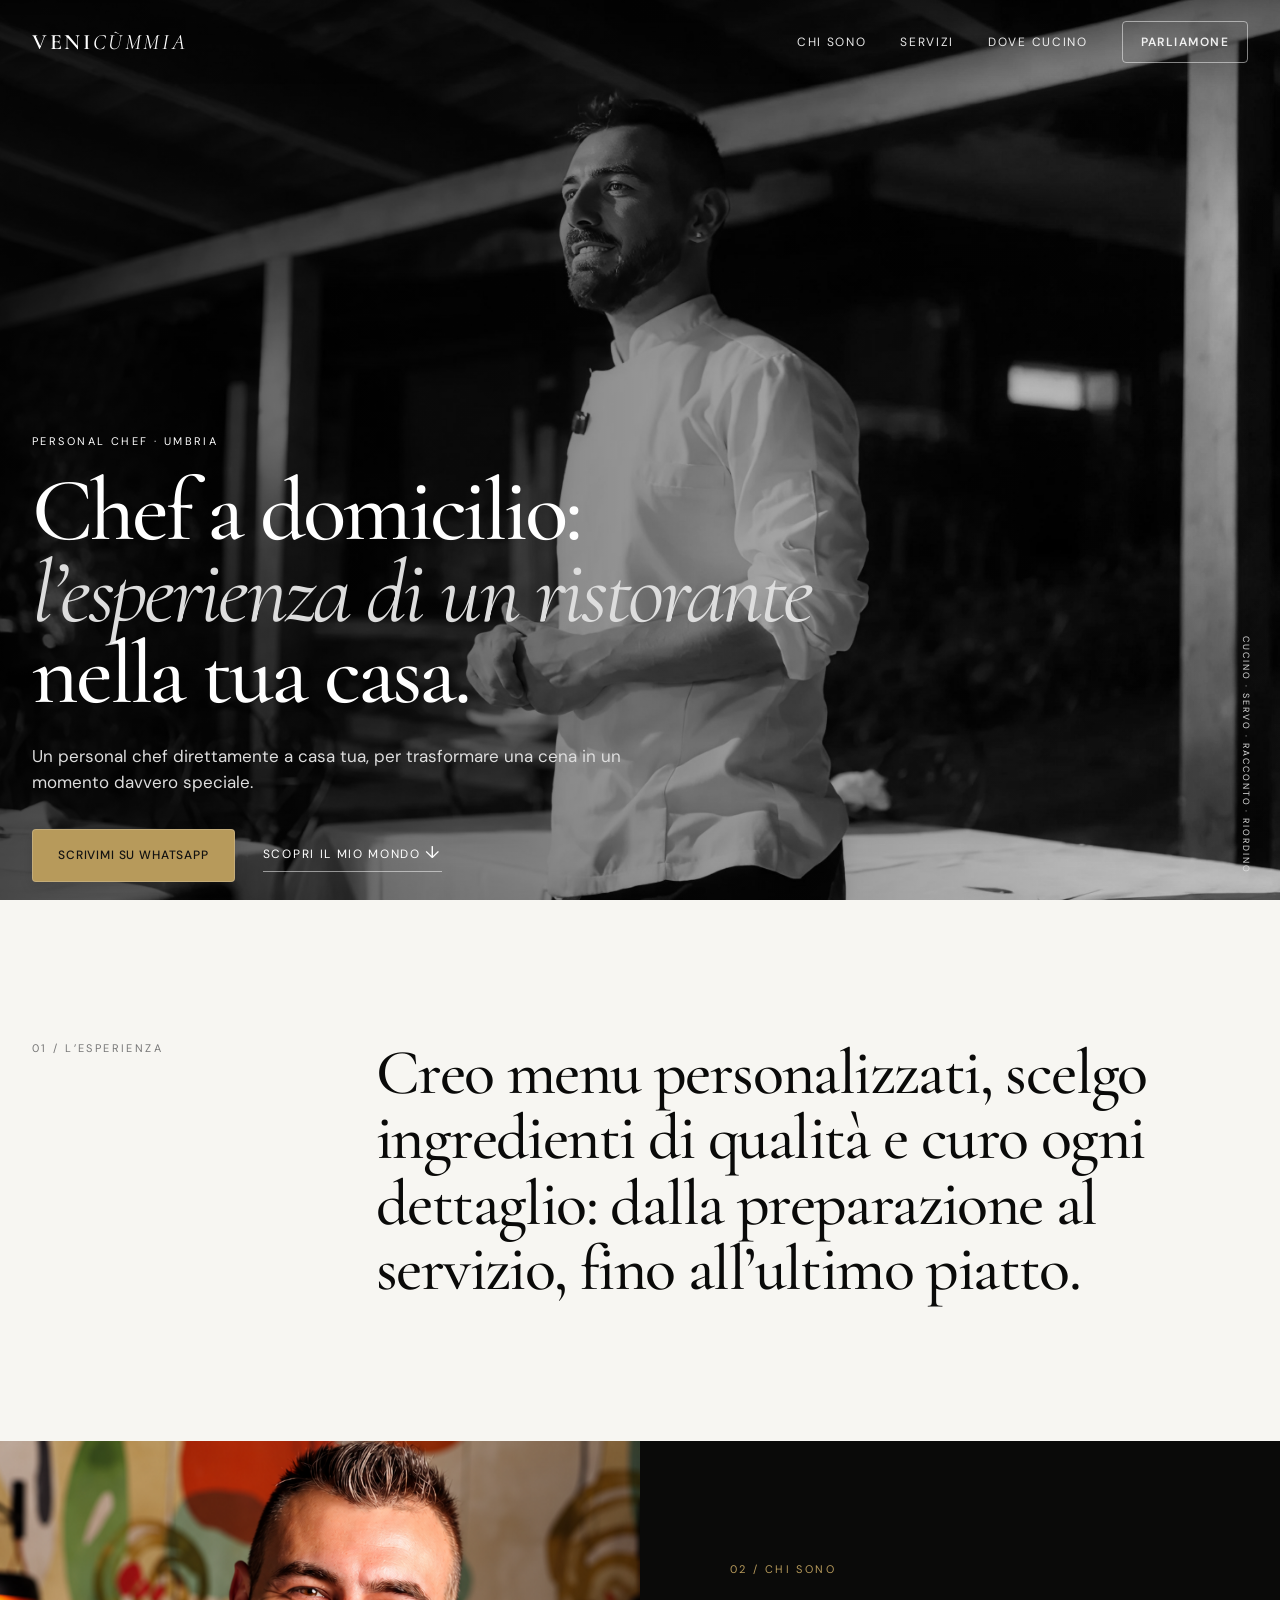
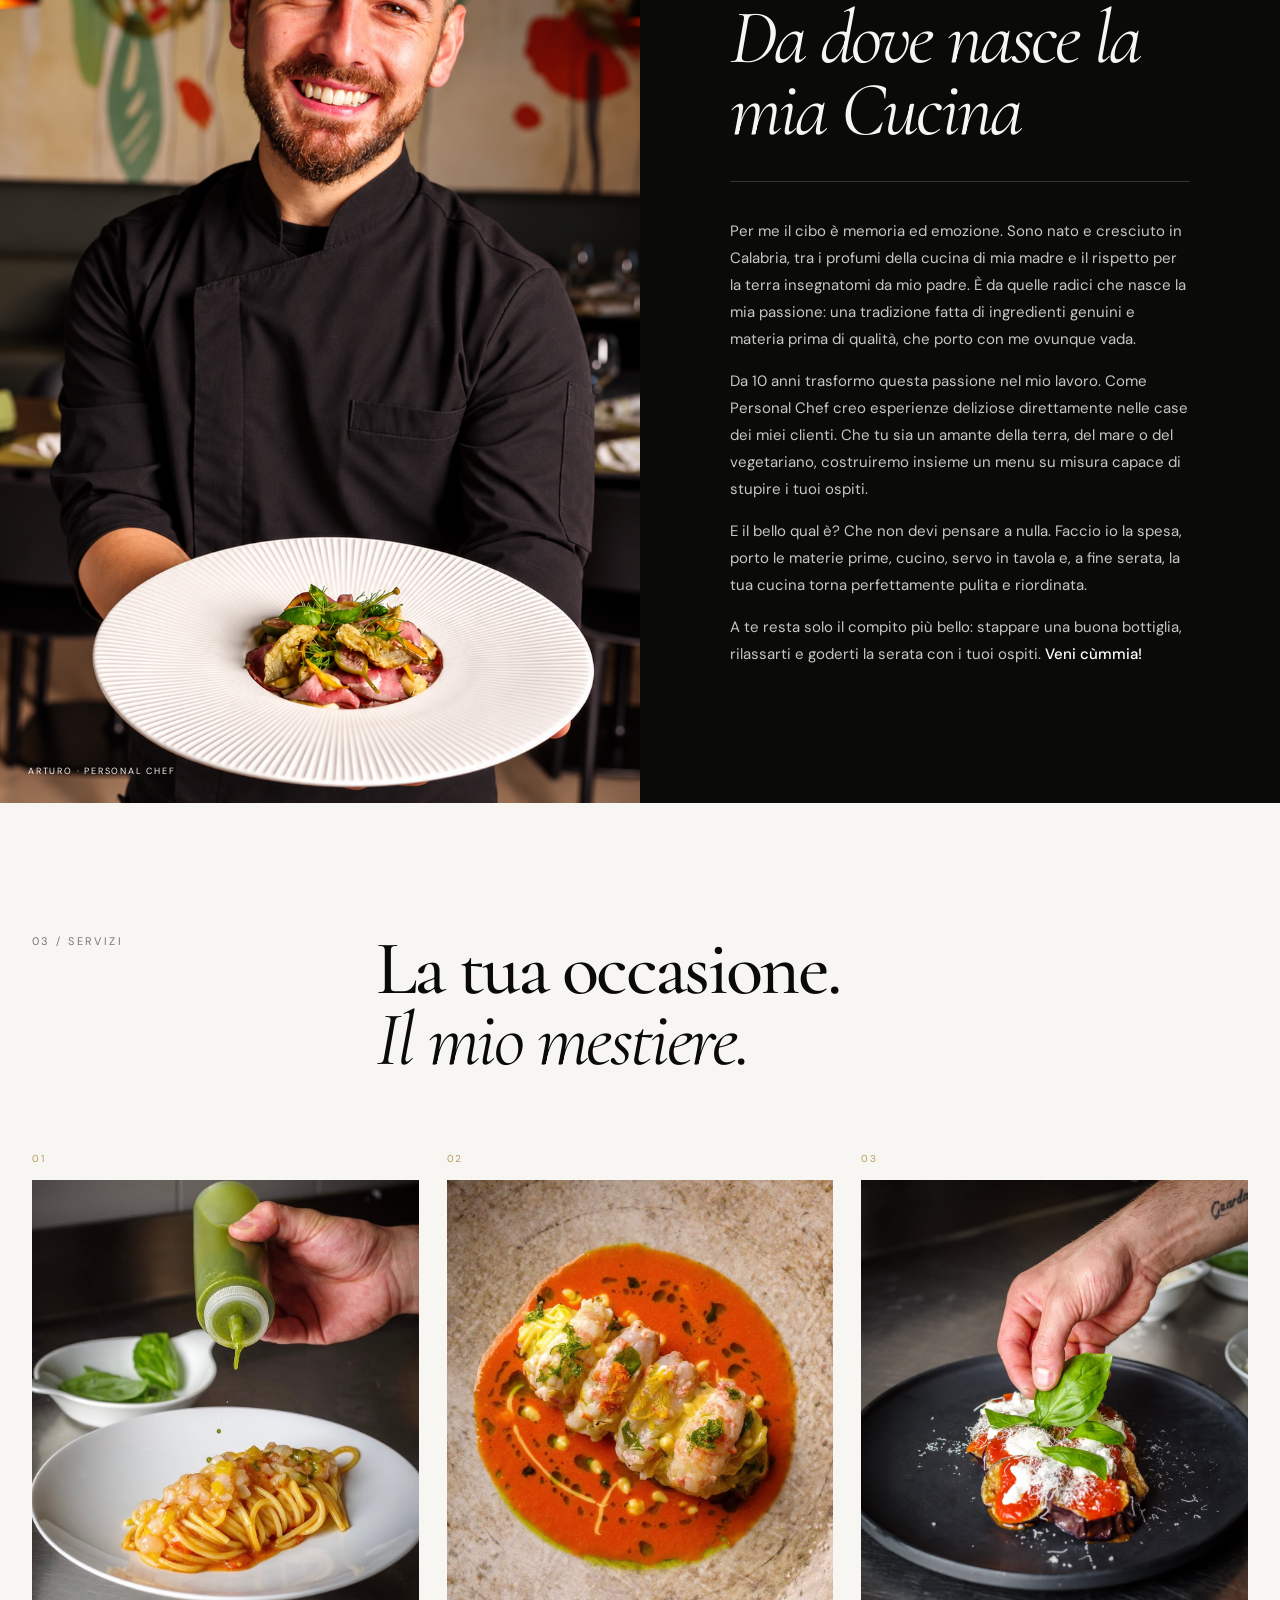
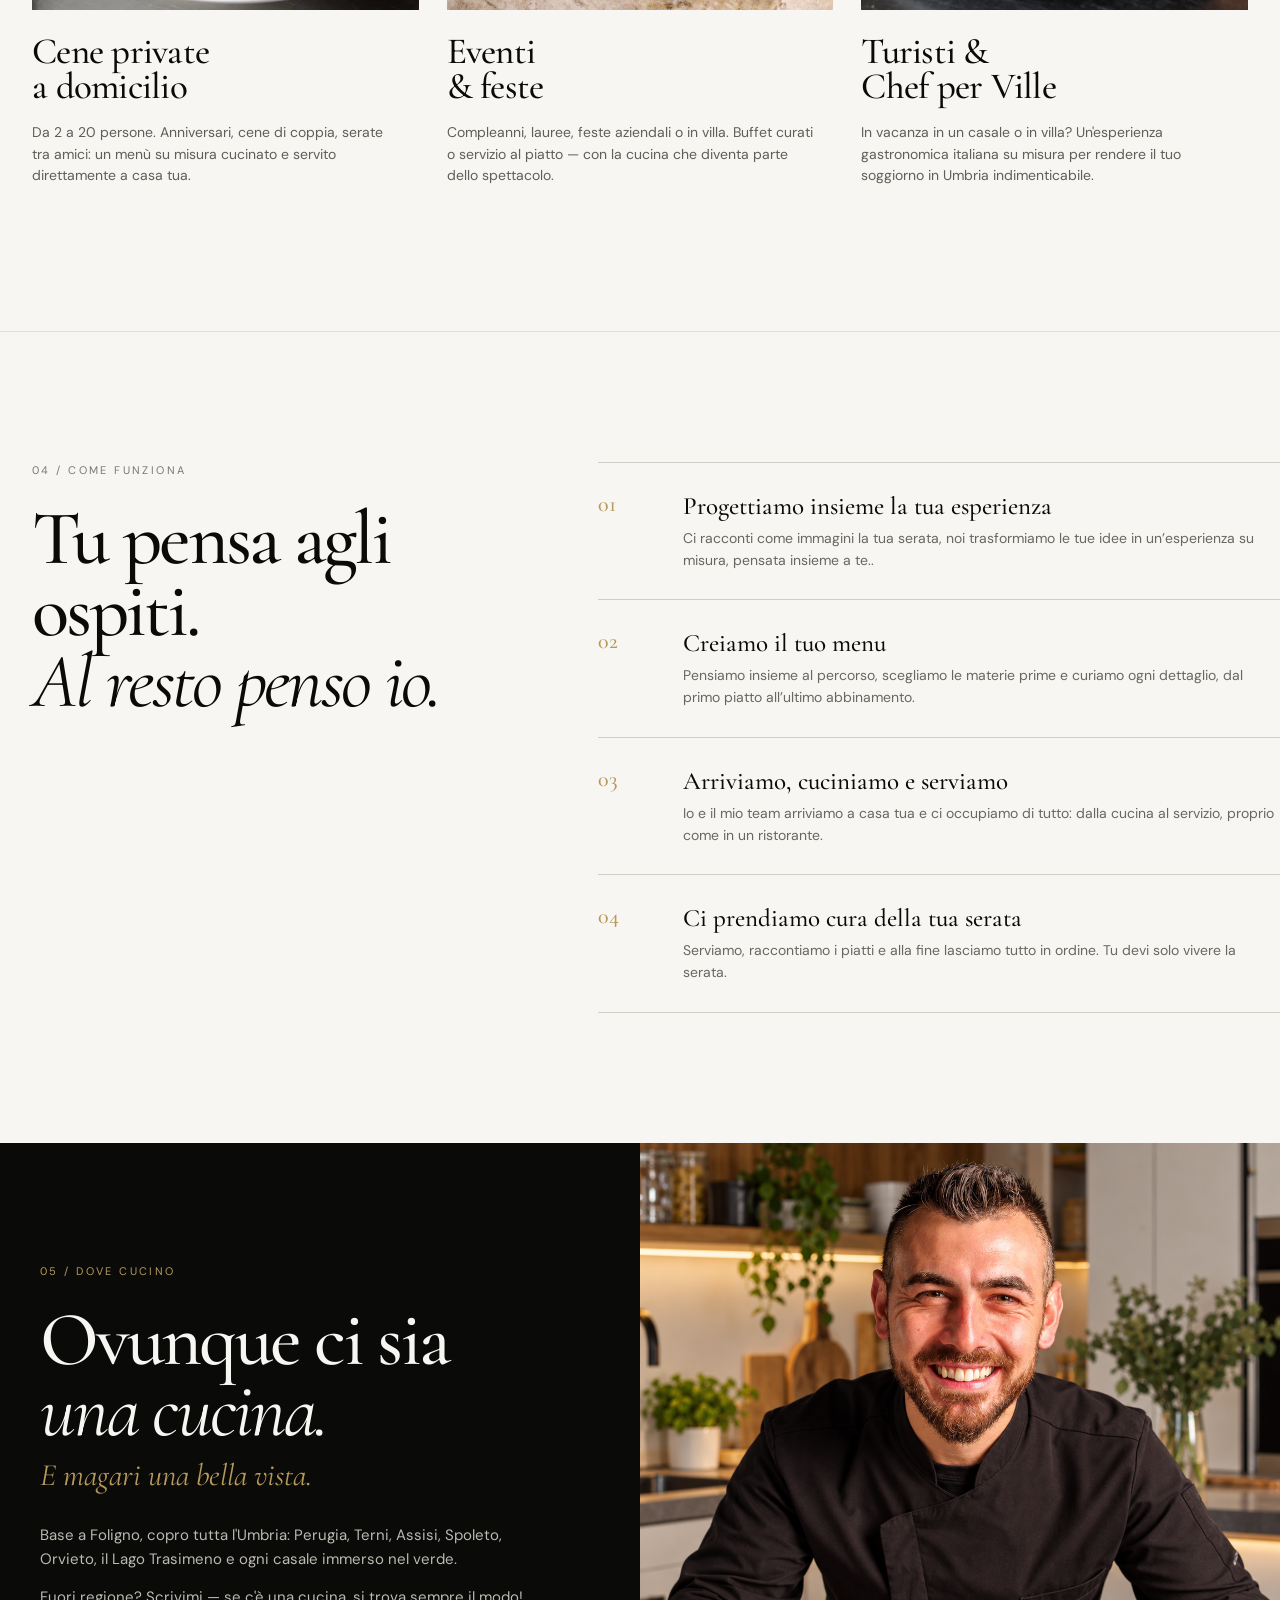
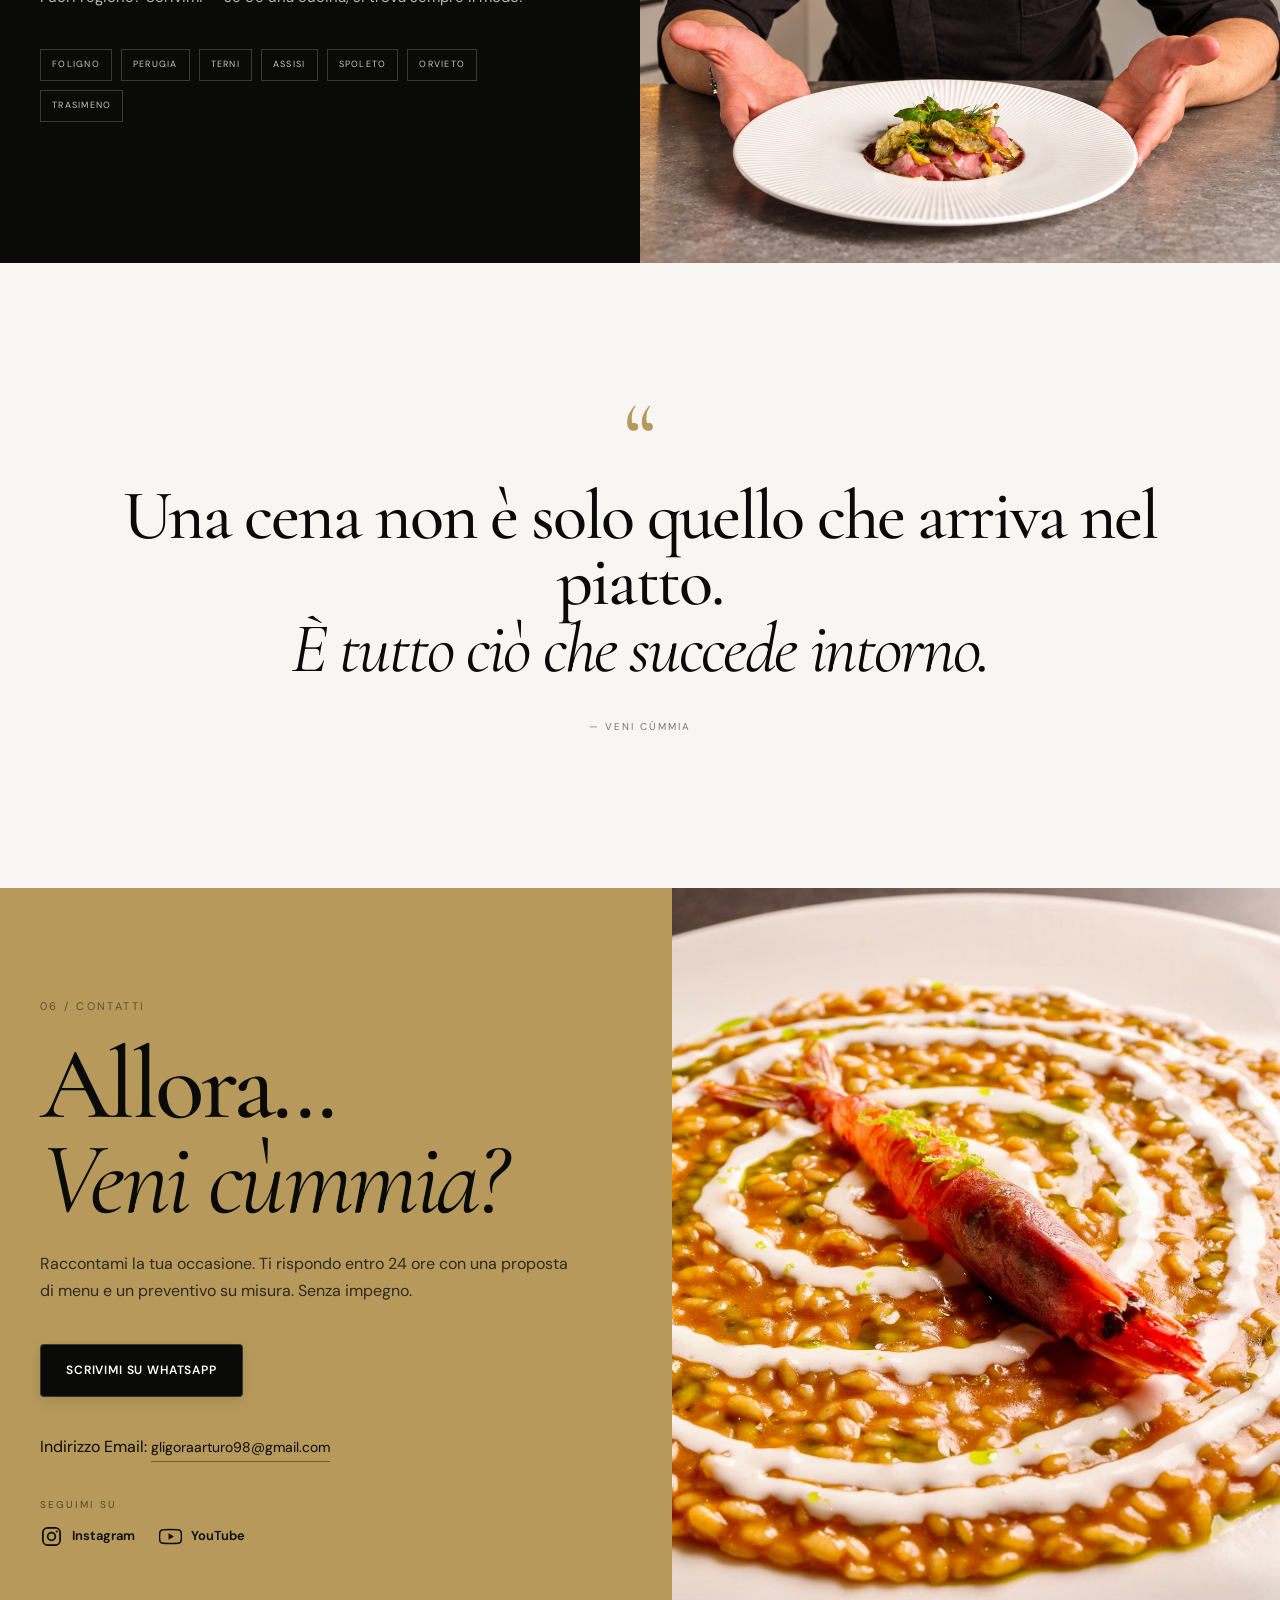
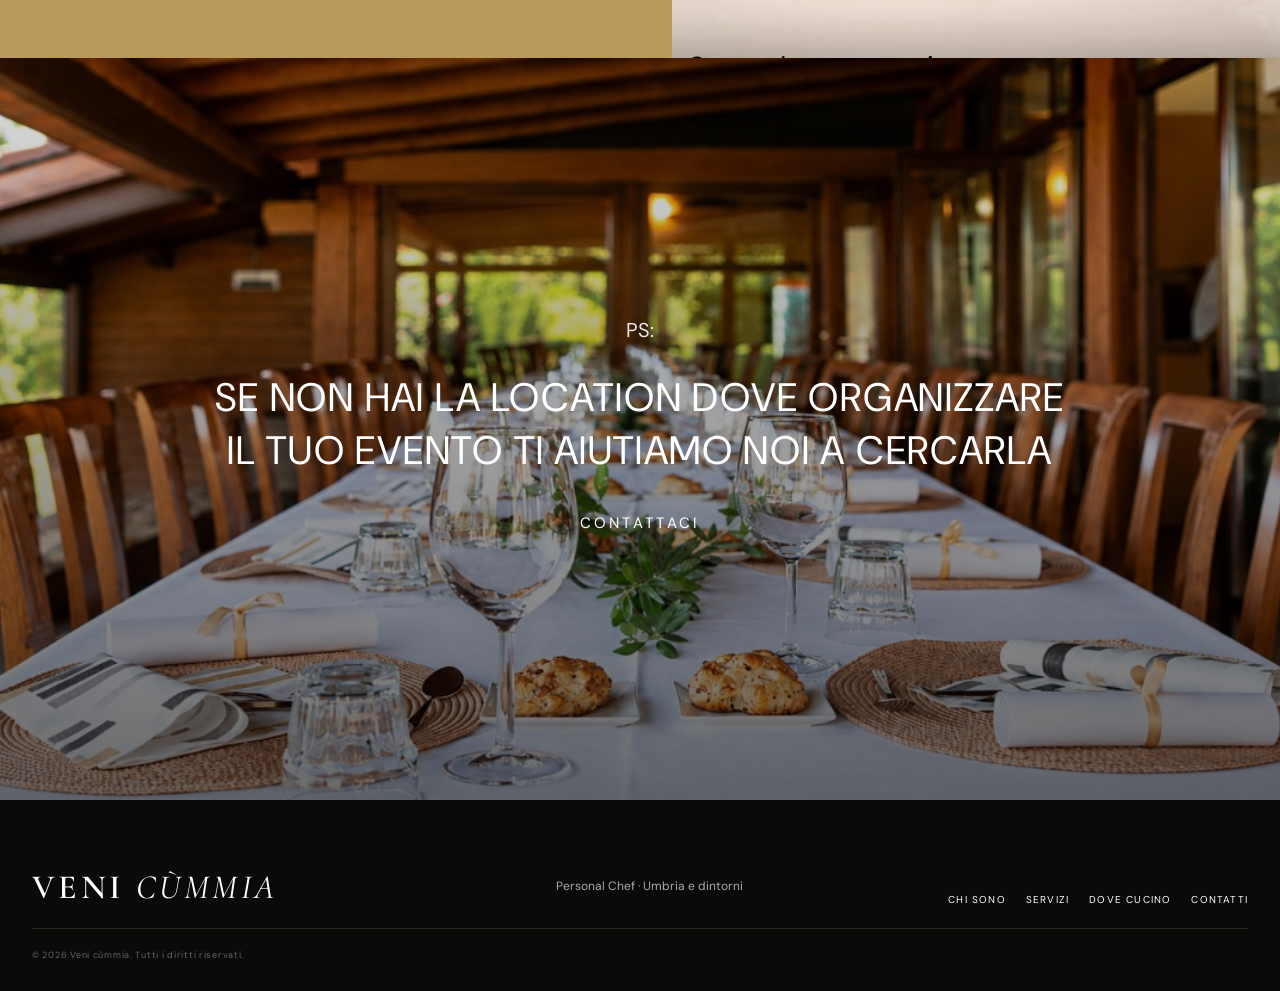
==== commit b91dc742: "Add files via upload" ====
--- a/foto2BN/index.html
+++ b/foto2BN/index.html
@@ -22,7 +22,7 @@
       <a href="#chi-sono">Chi sono</a>
       <a href="#servizi">Servizi</a>
       <a href="#dove-cucino">Dove cucino</a>
-      <a href="#contatti" class="nav-cta">Parliamone <span>↗</span></a>
+      <a href="#contatti" class="nav-cta">Parliamone</a>
     </nav>
   </header>
 
@@ -37,7 +37,7 @@
         <h1>Chef a domicilio:<br><i>l’esperienza di un ristorante</i><br>nella tua casa.</h1>
         <p class="hero-lead">Un personal chef direttamente a casa tua, per trasformare una cena in un momento davvero speciale.</p>
         <div class="hero-actions">
-          <a class="button button-gold" href="https://wa.me/?text=Ciao%20Arturo%2C%20vorrei%20parlarti%20di%20una%20cena%20a%20domicilio." target="_blank" rel="noopener">Scrivimi su WhatsApp <span>↗</span></a>
+          <a class="button button-gold" href="https://wa.me/?text=Ciao%20Arturo%2C%20vorrei%20parlarti%20di%20una%20cena%20a%20domicilio." target="_blank" rel="noopener">Scrivimi su WhatsApp</a>
           <a class="text-link" href="#chi-sono">Scopri il mio mondo <span>↓</span></a>
         </div>
       </div>
@@ -135,8 +135,48 @@
         <h2>Allora...<br><i>Veni cùmmia?</i></h2>
         <p>Raccontami la tua occasione. Ti rispondo entro 24 ore con una proposta di menu e un preventivo su misura. Senza impegno.</p>
         <div class="contact-actions">
-          <a class="button button-black" href="https://wa.me/?text=Ciao%20Arturo%2C%20vorrei%20parlarti%20di%20una%20cena%20a%20domicilio." target="_blank" rel="noopener">Scrivimi su WhatsApp <span>↗</span></a>
-          <a class="mail-link" href="mailto:gligoraarturo98@gmail.com">gligoraarturo98@gmail.com</a>
+          <a class="button button-black" href="https://wa.me/?text=Ciao%20Arturo%2C%20vorrei%20parlarti%20di%20una%20cena%20a%20domicilio." target="_blank" rel="noopener">Scrivimi su WhatsApp</a>
+          <p>Indirizzo Email: <a class="mail-link" href="mailto:gligoraarturo98@gmail.com">gligoraarturo98@gmail.com</a></p>
+		  
+			
+
+					
+		<div class="contact-socials">
+		  <span class="socials-label">SEGUIMI SU</span>
+
+		  <div class="socials-links">
+			<a href="https://www.instagram.com/artur.ochef/"
+			   target="_blank"
+			   rel="noopener noreferrer"
+			   aria-label="Seguimi su Instagram">
+			  <svg viewBox="0 0 24 24" aria-hidden="true">
+				<rect x="3" y="3" width="18" height="18" rx="5"
+					  fill="none" stroke="currentColor" stroke-width="1.8"/>
+				<circle cx="12" cy="12" r="4"
+						fill="none" stroke="currentColor" stroke-width="1.8"/>
+				<circle cx="17.5" cy="6.8" r="1.1" fill="currentColor"/>
+			  </svg>
+			  <span>Instagram</span>
+			</a>
+
+			<a href="https://www.youtube.com/@ChefArtu/shorts"
+			   target="_blank"
+			   rel="noopener noreferrer"
+			   aria-label="Seguimi su YouTube">
+			  <svg viewBox="0 0 24 24" aria-hidden="true">
+				<path d="M23 7.2a3 3 0 0 0-2.1-2.1C19 4.6 12 4.6 12 4.6s-7 0-8.9.5A3 3 0 0 0 1 7.2 31 31 0 0 0 .5 12a31 31 0 0 0 .5 4.8 3 3 0 0 0 2.1 2.1c1.9.5 8.9.5 8.9.5s7 0 8.9-.5a3 3 0 0 0 2.1-2.1A31 31 0 0 0 23.5 12a31 31 0 0 0-.5-4.8Z"
+					  fill="none" stroke="currentColor" stroke-width="1.6"/>
+				<path d="m10 8.5 5.5 3.5-5.5 3.5Z" fill="currentColor"/>
+			  </svg>
+			  <span>YouTube</span>
+			</a>
+		  </div>
+		</div>
+
+
+
+		  
+		  
         </div>
       </div>
       <div class="contact-image">
--- a/foto2BN/styles.css
+++ b/foto2BN/styles.css
@@ -89,11 +89,38 @@
 .nav a:hover {
   color: var(--gold)
 }
-
+/*
 .nav-cta {
   border: 1px solid rgba(255, 255, 255, .5);
   padding: 11px 15px
-}
+}*/
+
+
+
+.nav-cta {
+  display: inline-flex;
+  align-items: center;
+  justify-content: center;
+  border: 1px solid rgba(255, 255, 255, .55);
+  border-radius: 4px;
+  padding: 11px 18px;
+  font-weight: 600;
+  letter-spacing: .12em;
+  transition:
+    background-color .3s ease,
+    border-color .3s ease,
+    color .3s ease,
+    transform .3s ease;
+}
+
+
+.nav a.nav-cta:hover {
+  background: var(--black);
+  border-color: var(--gold);
+  color: var(--gold);
+  transform: translateY(-1px);
+}
+
 
 .menu-toggle {
   display: none;
@@ -169,22 +196,59 @@
   display: inline-flex;
   align-items: center;
   justify-content: center;
-  gap: 18px;
-  padding: 15px 20px;
+  padding: 15px 22px;
   font-size: 12px;
   letter-spacing: .1em;
   text-transform: uppercase;
-  border: 1px solid transparent
-}
+  border: 1px solid transparent;
+  transition: background-color .25s ease, color .25s ease, transform .25s ease;
+}
+
+.button:hover {
+  transform: translateY(-2px);
+}
+
+.button-gold:hover {
+  background: #c5a96b;
+  box-shadow: 0 7px 20px rgba(0, 0, 0, 0.18);
+  transform: translateY(-2px);
+}
+/*
+.button-black:hover {
+  background: #292925;
+}*/
 
 .button span,
 .text-link span {
   font-size: 17px
 }
 
+
 .button-gold {
   background: var(--gold);
-  color: #111
+  color: #111;
+  border: 1px solid rgba(255, 255, 255, 0.18);
+  border-radius: 4px;
+  padding: 16px 25px;
+  font-weight: 600;
+  letter-spacing: .07em;
+  box-shadow: 0 4px 14px rgba(0, 0, 0, 0.12);
+  transition:
+    background-color .3s ease,
+    box-shadow .3s ease,
+    transform .3s ease;
+}
+
+.button-gold:hover {
+  background: #c5a96b;
+  box-shadow: 0 7px 20px rgba(0, 0, 0, 0.18);
+  transform: translateY(-2px);
+}
+
+
+.hero .button-gold {
+  font-weight: 500;
+  letter-spacing: .07em;
 }
 
 .text-link {
@@ -499,16 +563,85 @@
   margin-top: 40px
 }
 
+
 .button-black {
   background: var(--black);
-  color: #fff
-}
+  color: #fff;
+  border: 1px solid rgba(255, 255, 255, 0.18);
+  border-radius: 4px;
+  padding: 16px 25px;
+  font-weight: 600;
+  letter-spacing: .07em;
+  box-shadow: 0 4px 14px rgba(0, 0, 0, 0.12);
+  transition:
+    background-color .3s ease,
+    box-shadow .3s ease,
+    transform .3s ease;
+}
+
+.button-black:hover {
+  background: #292925;
+  box-shadow: 0 7px 20px rgba(0, 0, 0, 0.18);
+  transform: translateY(-2px);
+}
+
 
 .mail-link {
   font-size: 14px;
   border-bottom: 1px solid #6f5d34;
   padding-bottom: 5px
 }
+
+
+.contact-socials {
+  display: flex;
+  flex-direction: column;
+  align-items: flex-start;
+  gap: 12px;
+  margin-top: 0px;
+}
+
+.socials-label {
+  font-size: 10px;
+  font-weight: 500;
+  letter-spacing: .2em;
+  color: #5f4f2d;
+}
+
+.socials-links {
+  display: flex;
+  align-items: center;
+  flex-wrap: wrap;
+  gap: 24px;
+}
+
+.socials-links a {
+  display: inline-flex;
+  align-items: center;
+  gap: 9px;
+  color: var(--black);
+  font-size: 13px;
+  font-weight: 600;
+  text-decoration: none;
+  transition: opacity .25s ease;
+}
+
+.socials-links svg {
+  width: 23px;
+  height: 23px;
+  display: block;
+  flex-shrink: 0;
+}
+
+.socials-links a:hover {
+  opacity: .6;
+}
+
+.socials-links a:focus-visible {
+  outline: 2px solid var(--black);
+  outline-offset: 4px;
+}
+
 
 .contact-image img {
   /*filter: grayscale(100%);
@@ -703,15 +836,19 @@
   }
 
   .contact {
-    grid-template-columns: 1fr
+    display: flex;
+    flex-direction: column;
+  }
+
+  /* Su tablet e smartphone la foto viene prima del testo */
+  .contact-image {
+    order: -1;
+    height: 480px;
   }
 
   .contact-inner {
-    padding: 90px 20px
-  }
-
-  .contact-image {
-    height: 480px
+    order: 0;
+    padding: 90px 20px;
   }
 
   .footer {
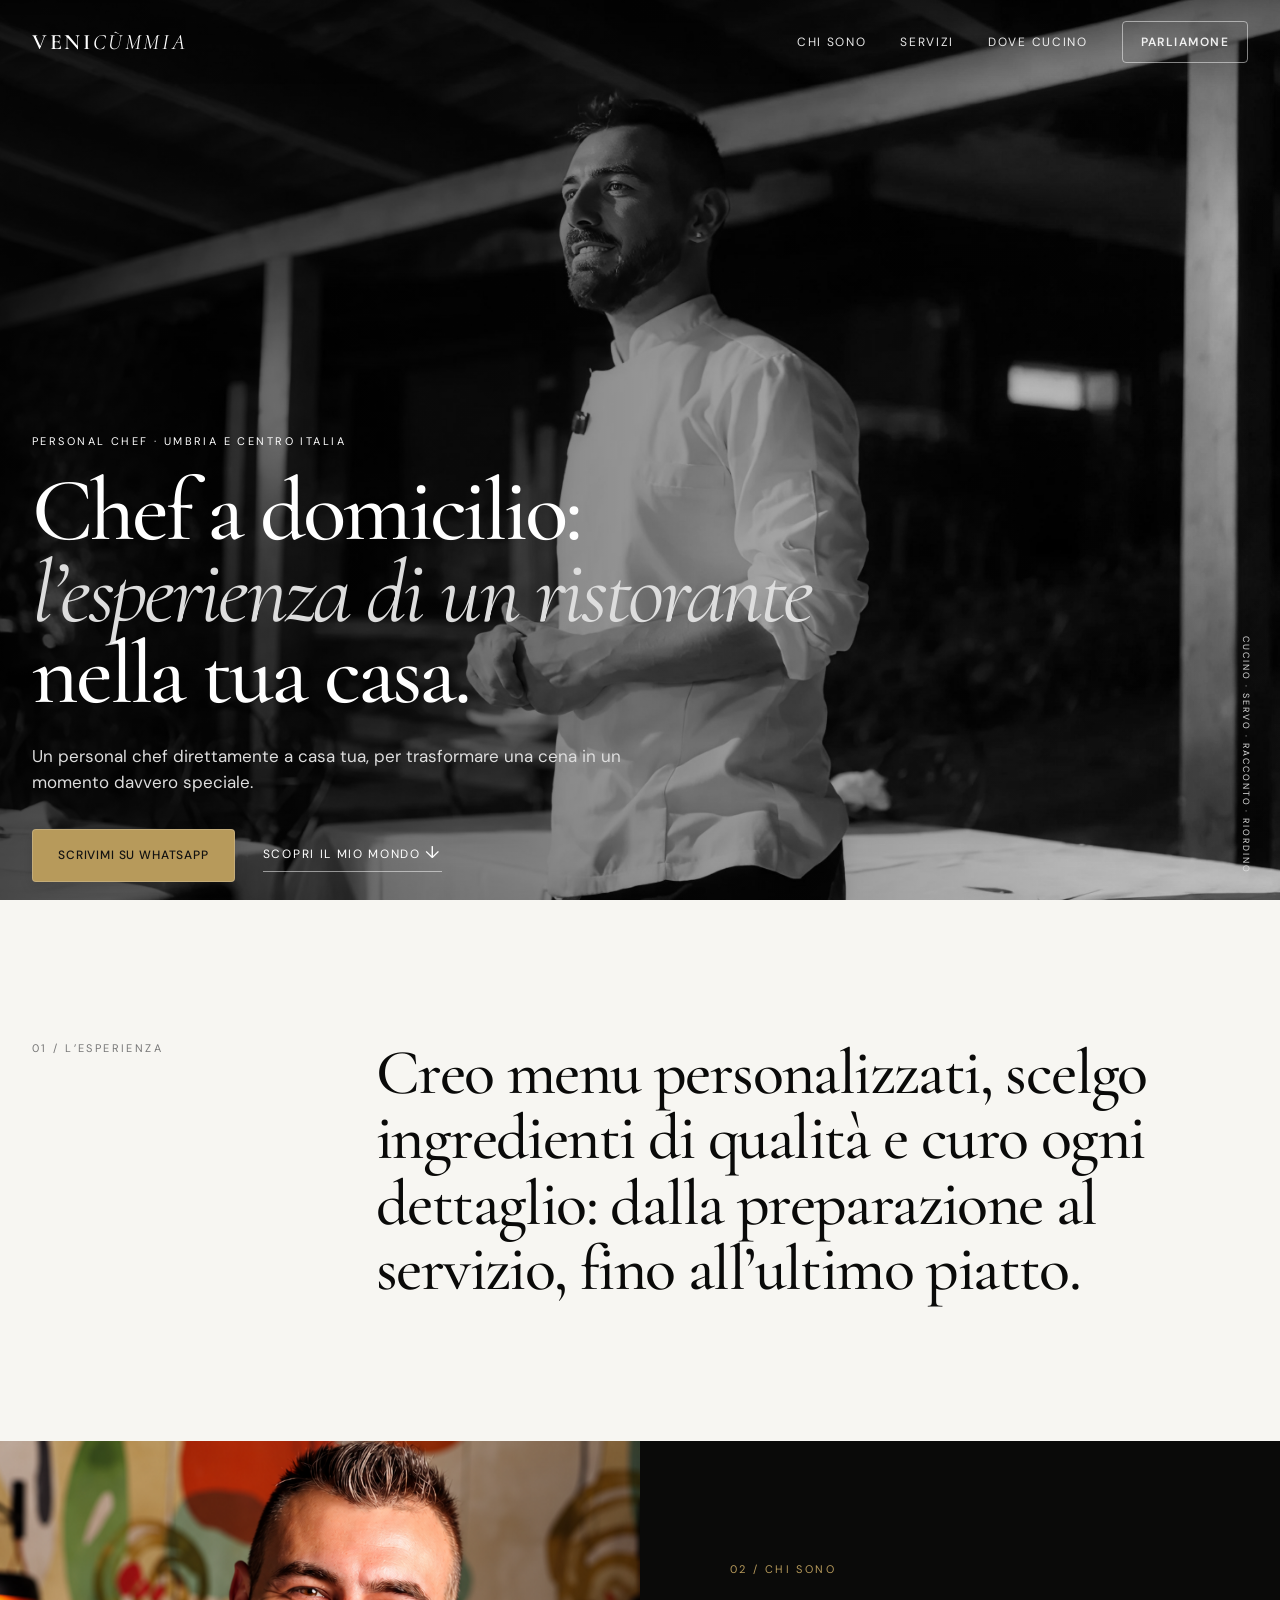
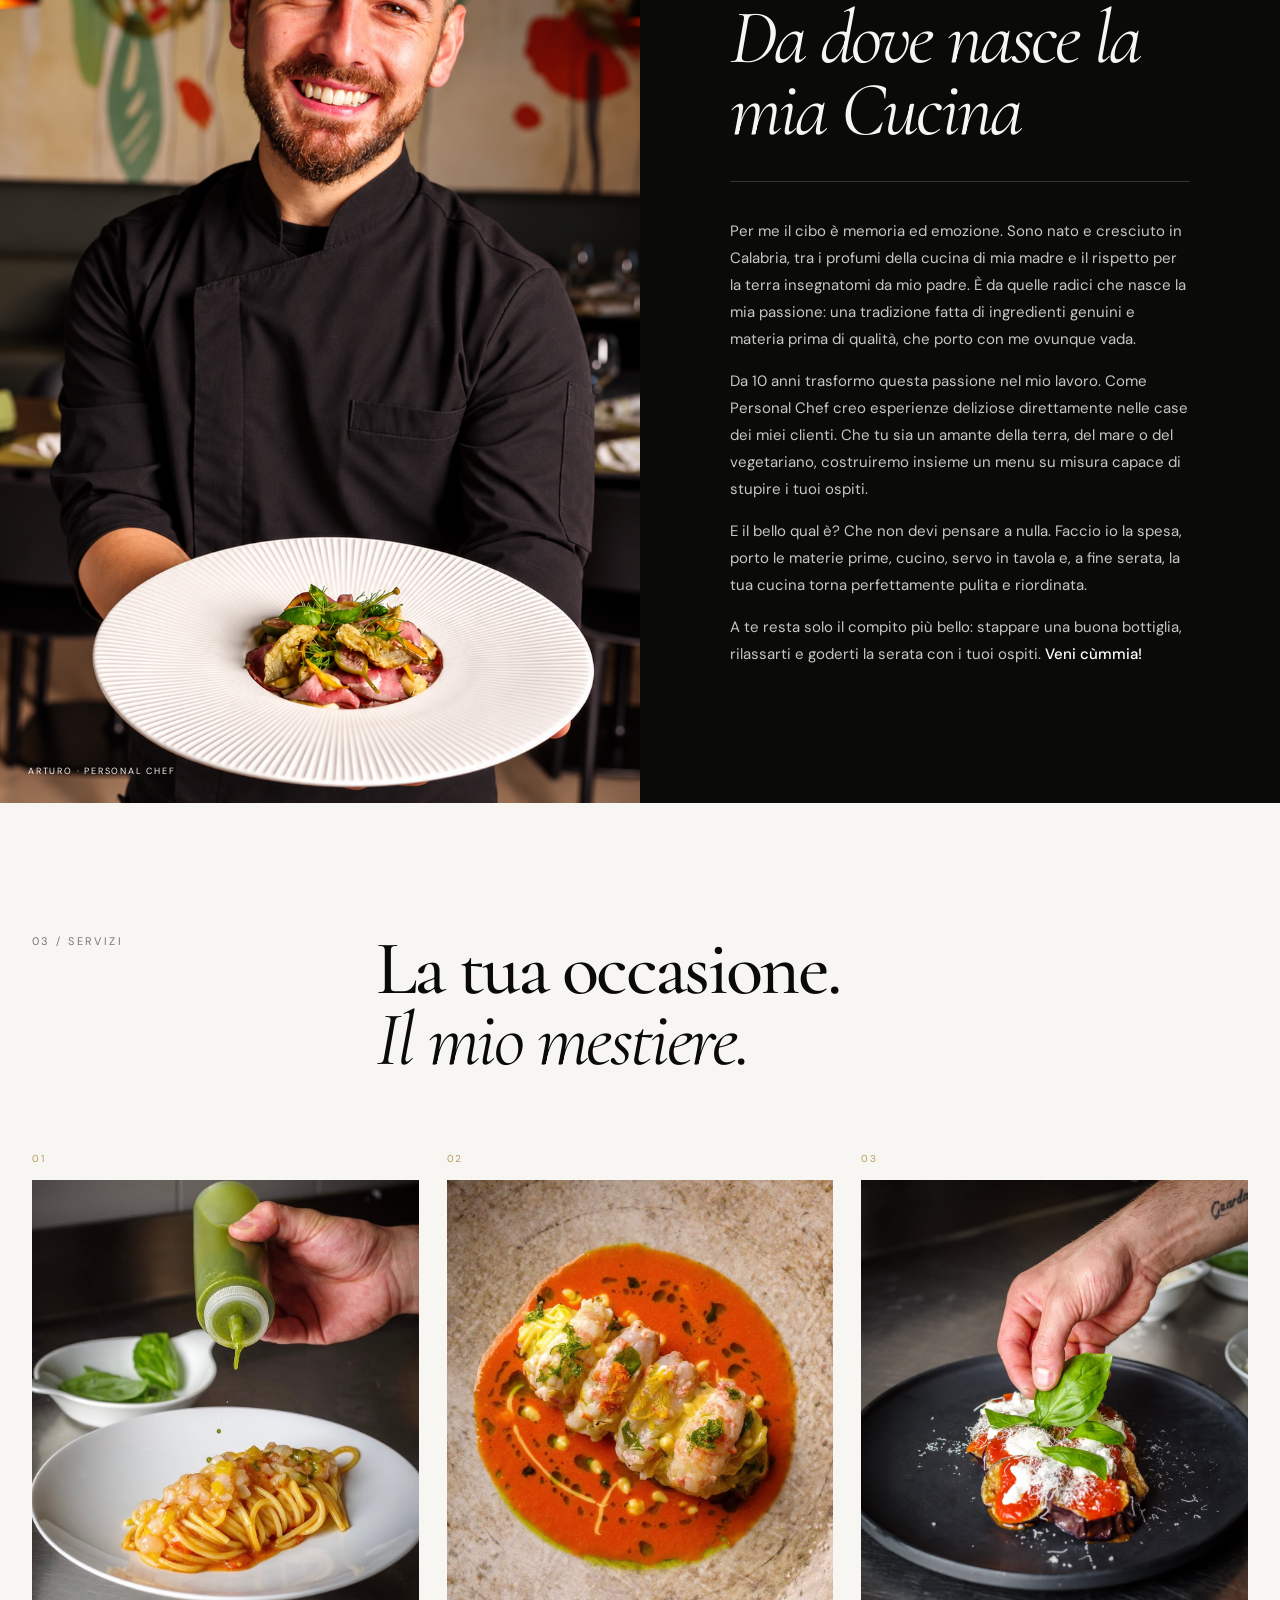
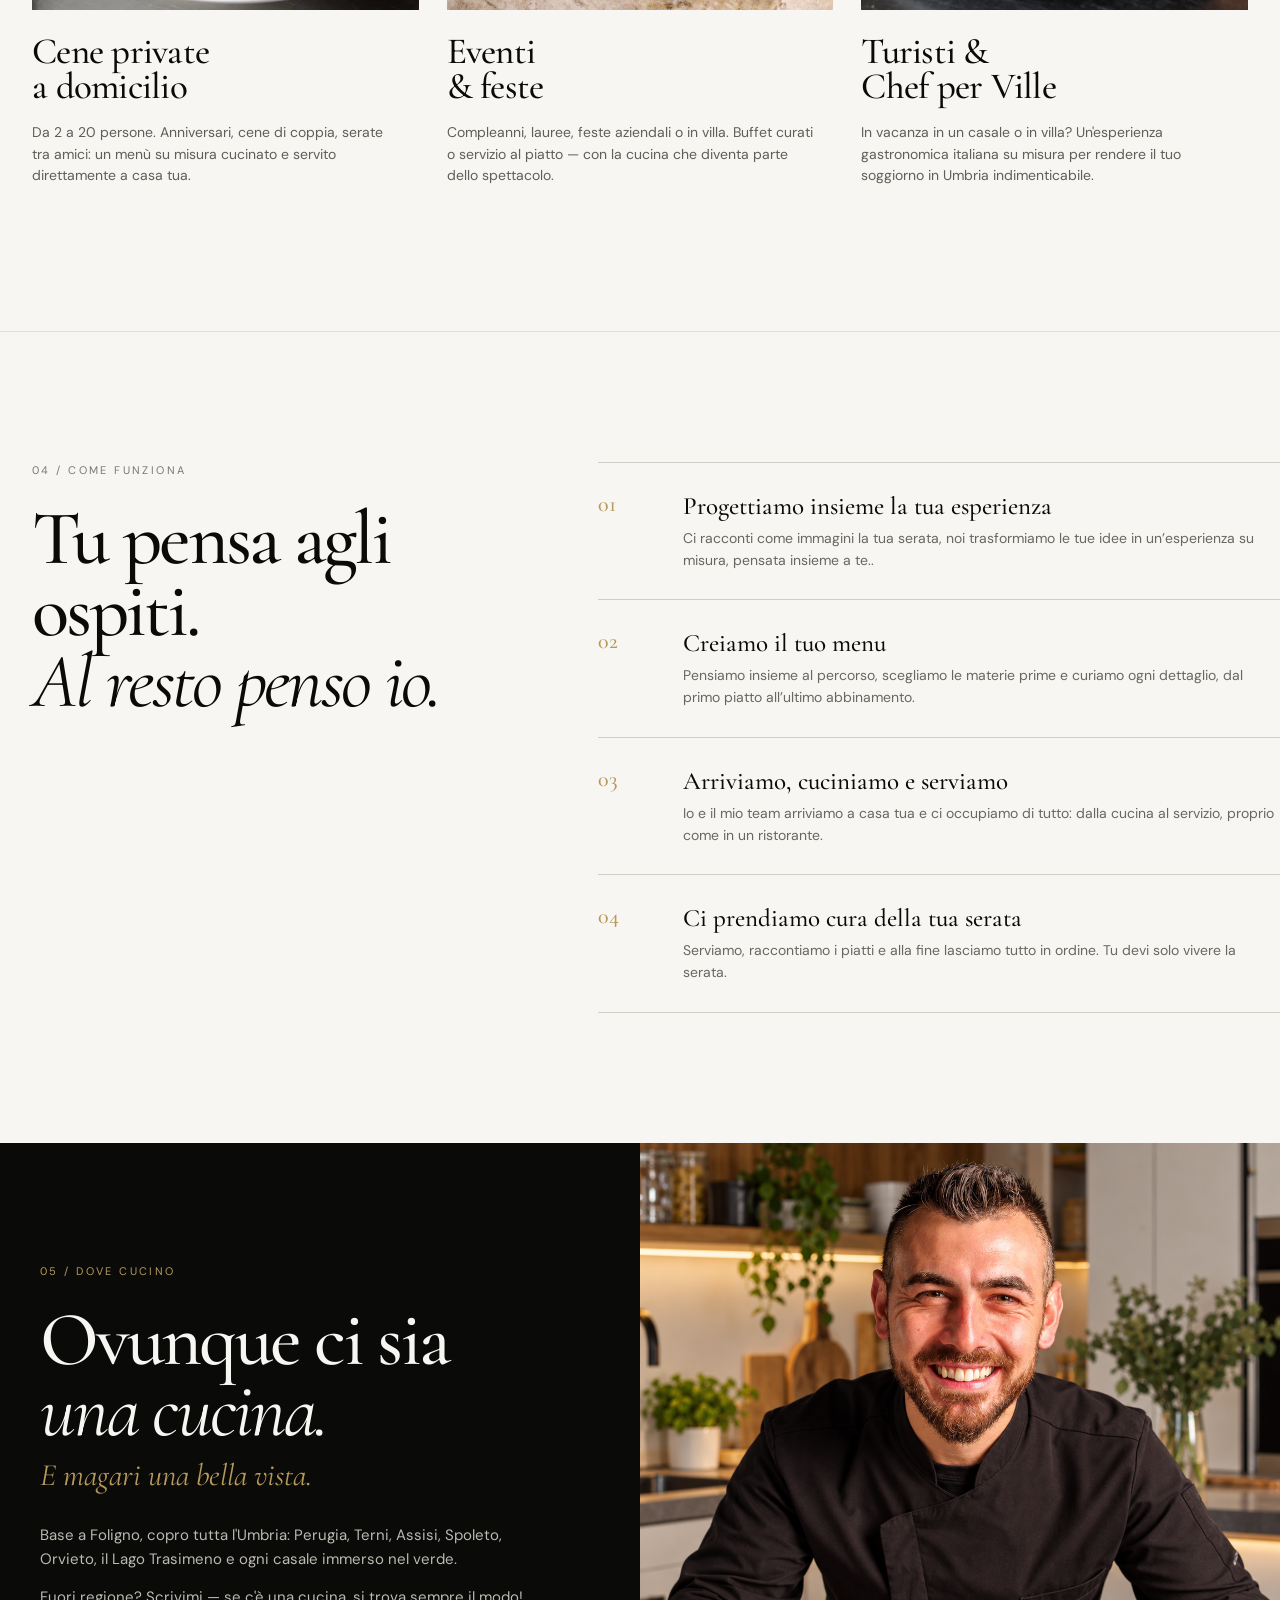
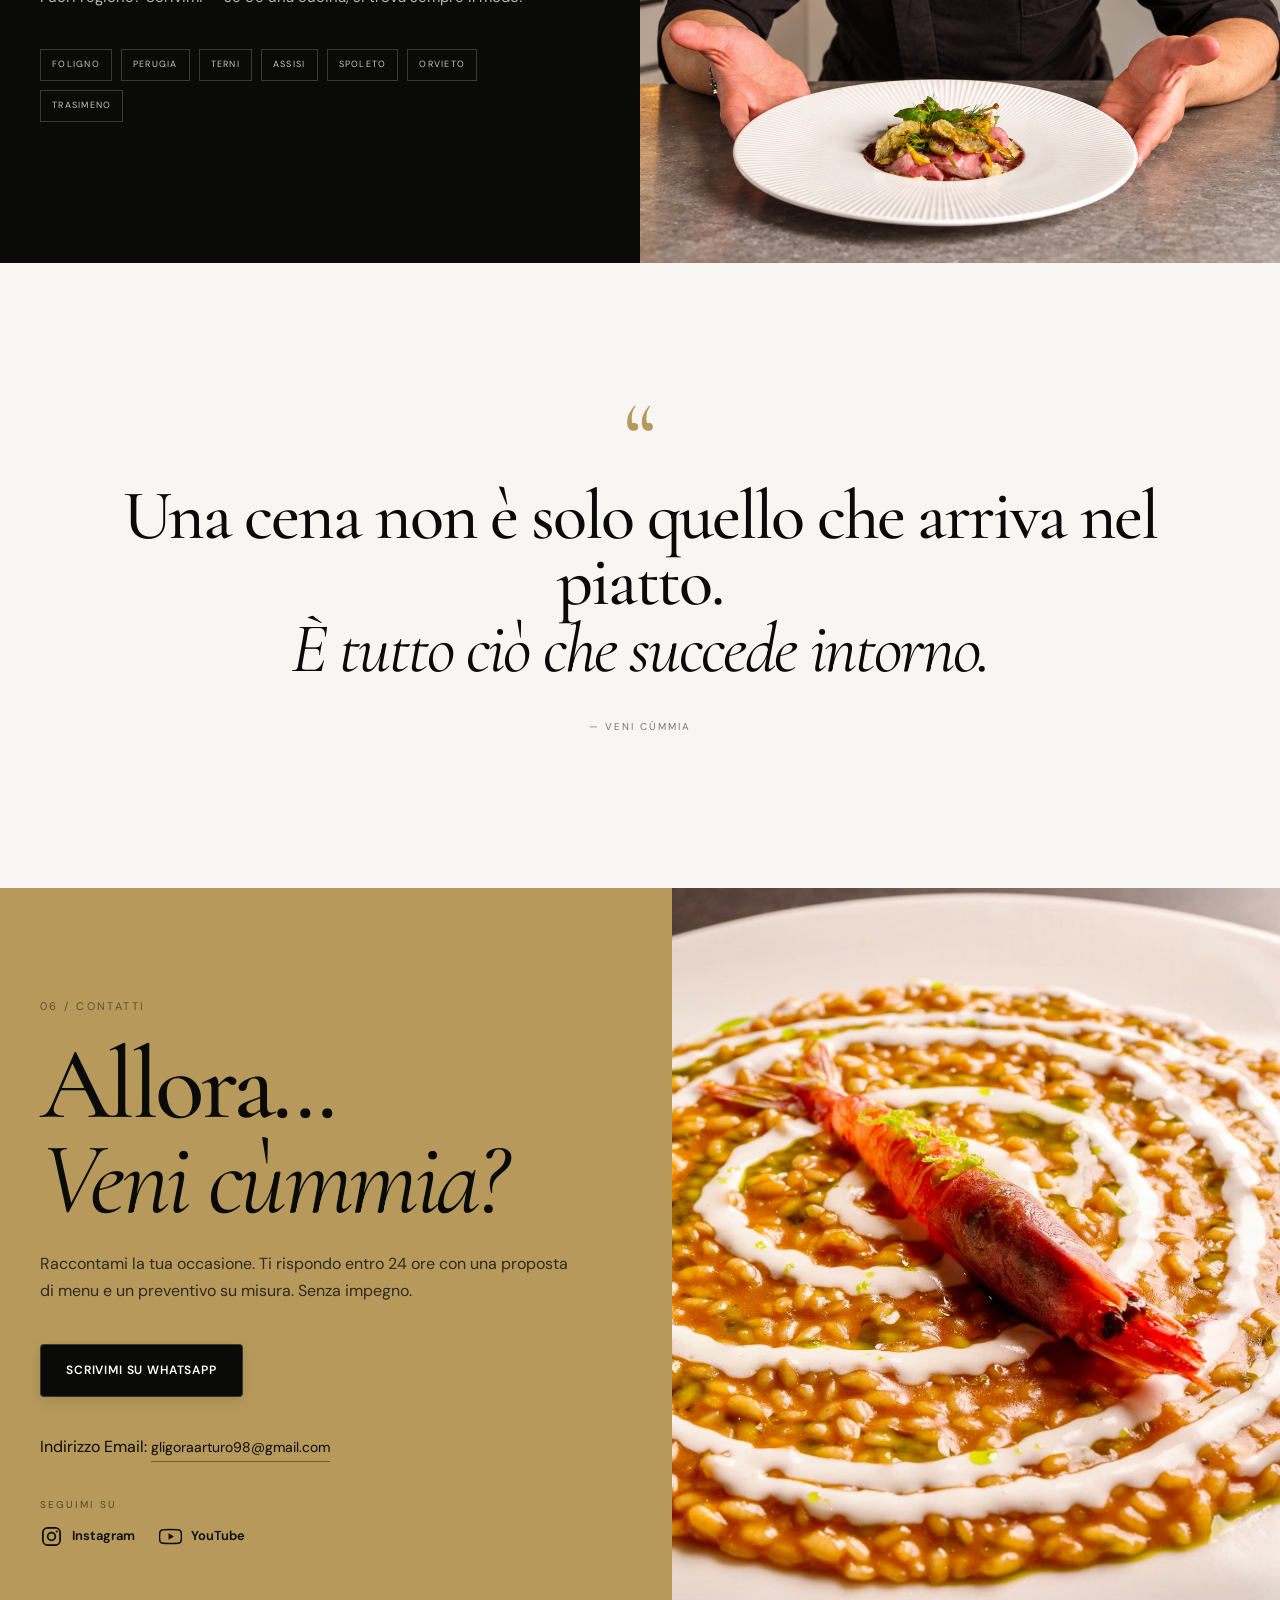
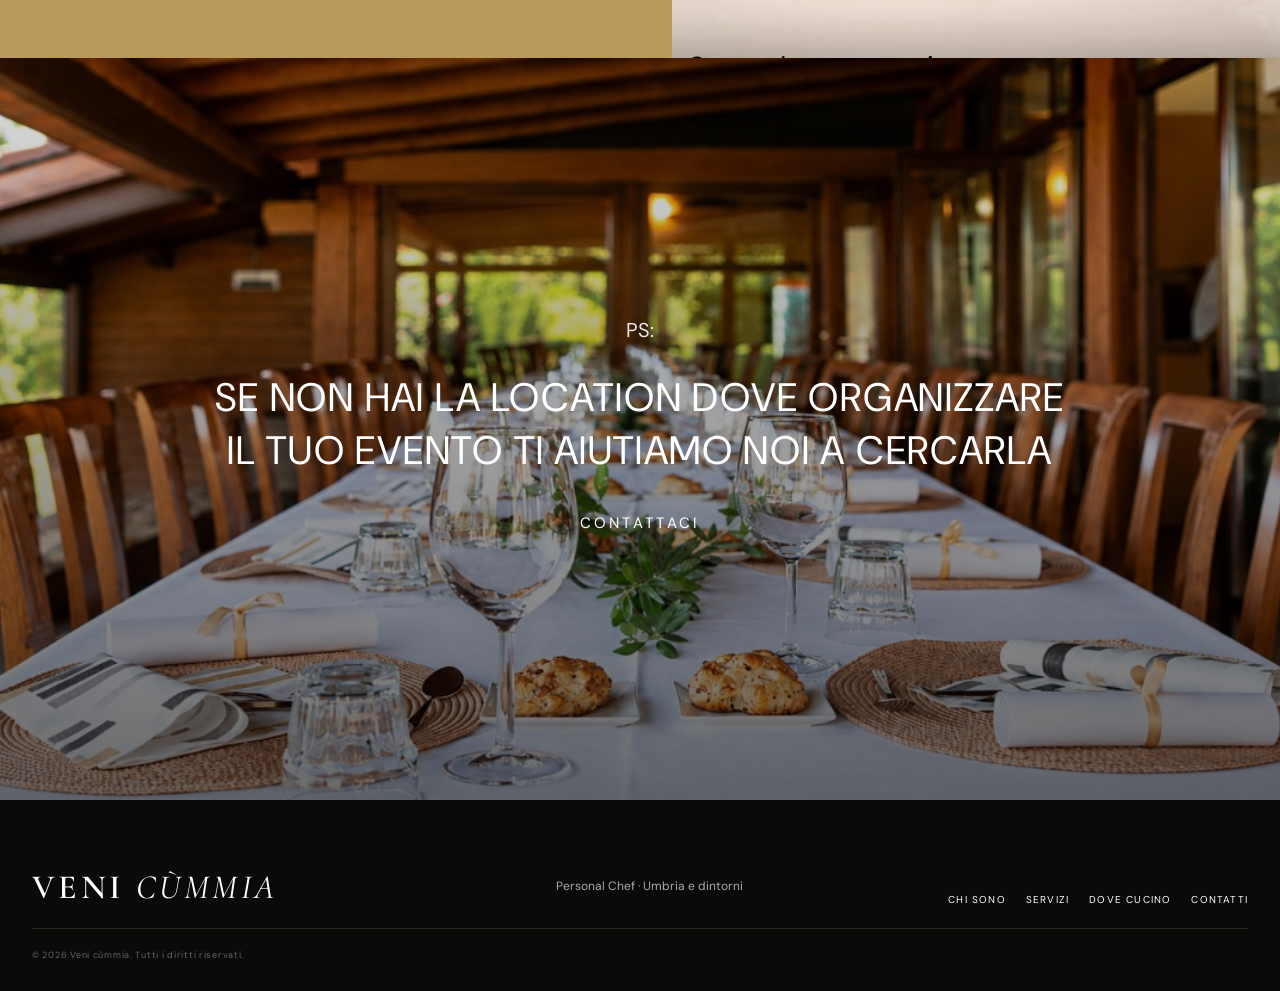
==== commit e0d0e308: "Add files via upload" ====
--- a/foto2BN/index.html
+++ b/foto2BN/index.html
@@ -33,11 +33,11 @@
       </div>
       <div class="hero-overlay"></div>
       <div class="hero-content">
-        <p class="eyebrow">PERSONAL CHEF · UMBRIA</p>
+        <p class="eyebrow">PERSONAL CHEF · UMBRIA E CENTRO ITALIA</p>
         <h1>Chef a domicilio:<br><i>l’esperienza di un ristorante</i><br>nella tua casa.</h1>
         <p class="hero-lead">Un personal chef direttamente a casa tua, per trasformare una cena in un momento davvero speciale.</p>
         <div class="hero-actions">
-          <a class="button button-gold" href="https://wa.me/?text=Ciao%20Arturo%2C%20vorrei%20parlarti%20di%20una%20cena%20a%20domicilio." target="_blank" rel="noopener">Scrivimi su WhatsApp</a>
+          <a class="button button-gold" href="https://wa.me/393408668628?text=Ciao%20Arturo%2C%20vorrei%20parlarti%20di%20una%20cena%20a%20domicilio." target="_blank" rel="noopener">Scrivimi su WhatsApp</a>
           <a class="text-link" href="#chi-sono">Scopri il mio mondo <span>↓</span></a>
         </div>
       </div>
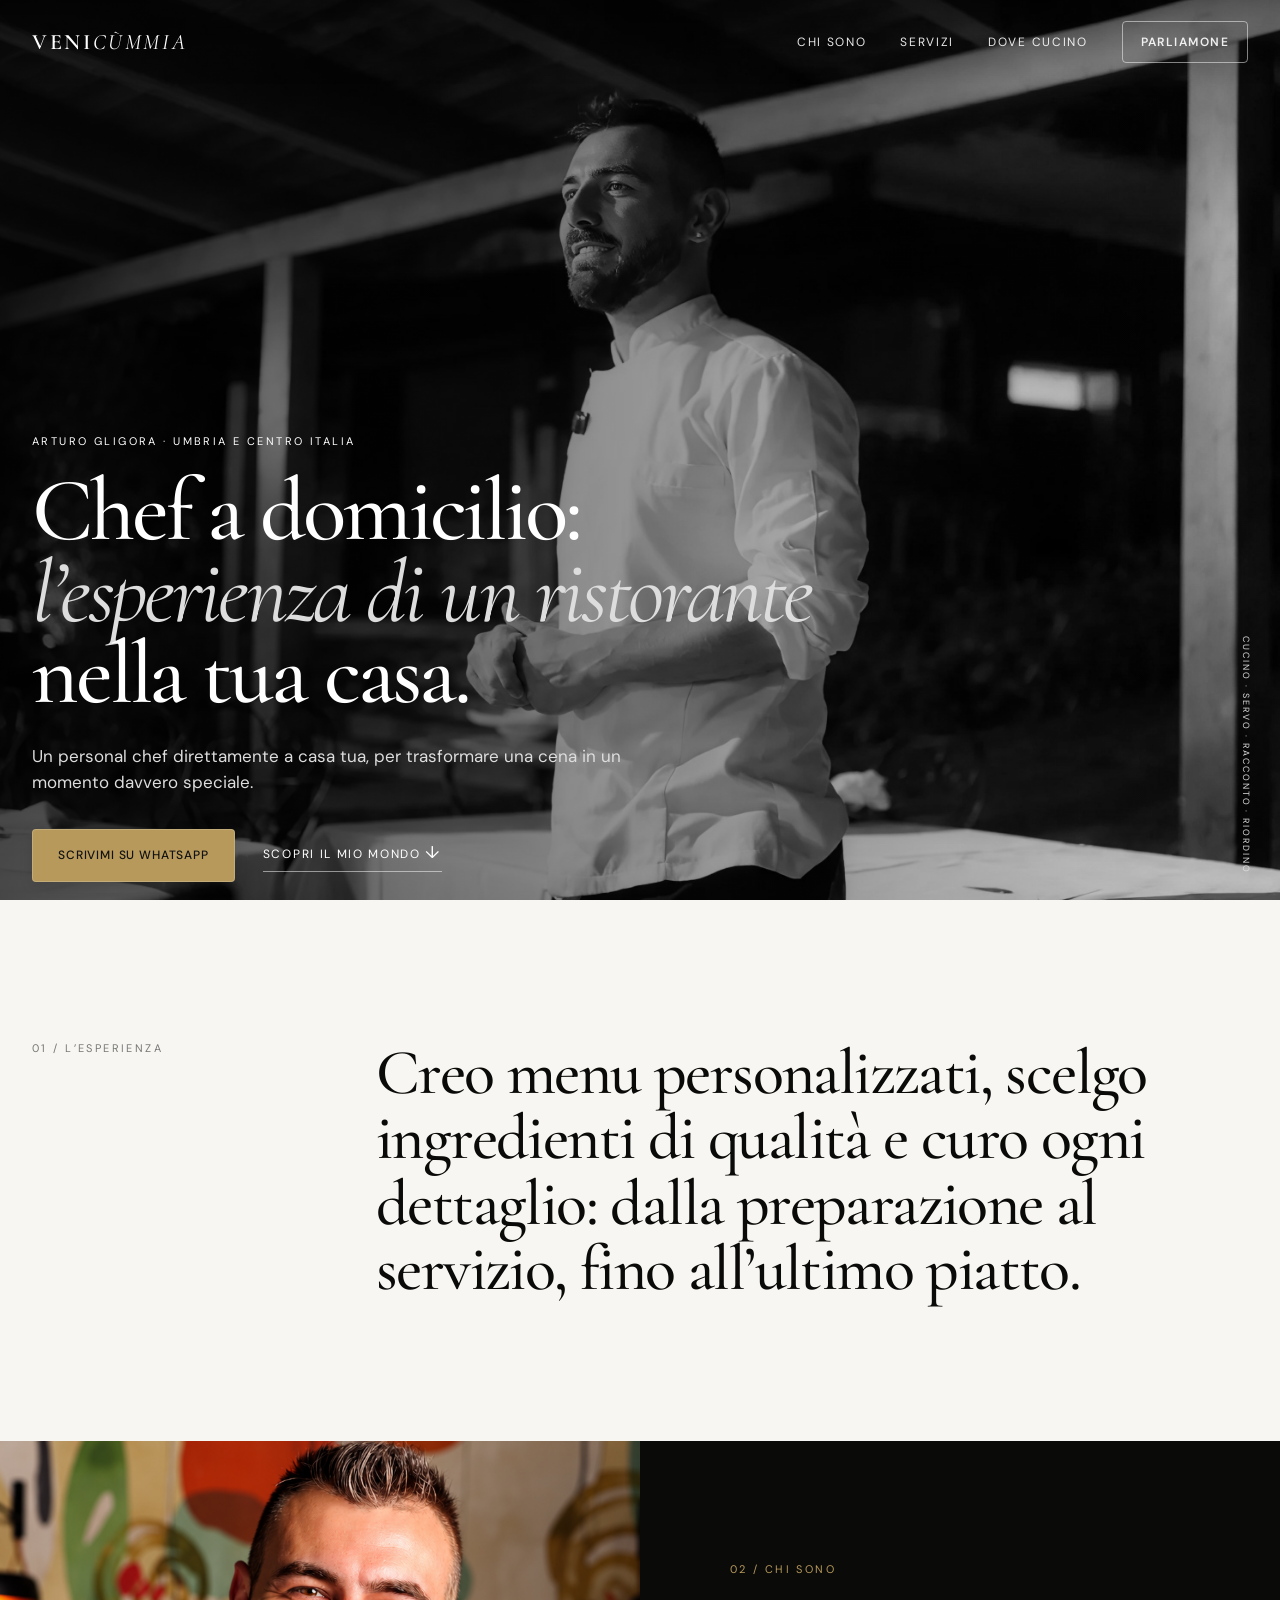
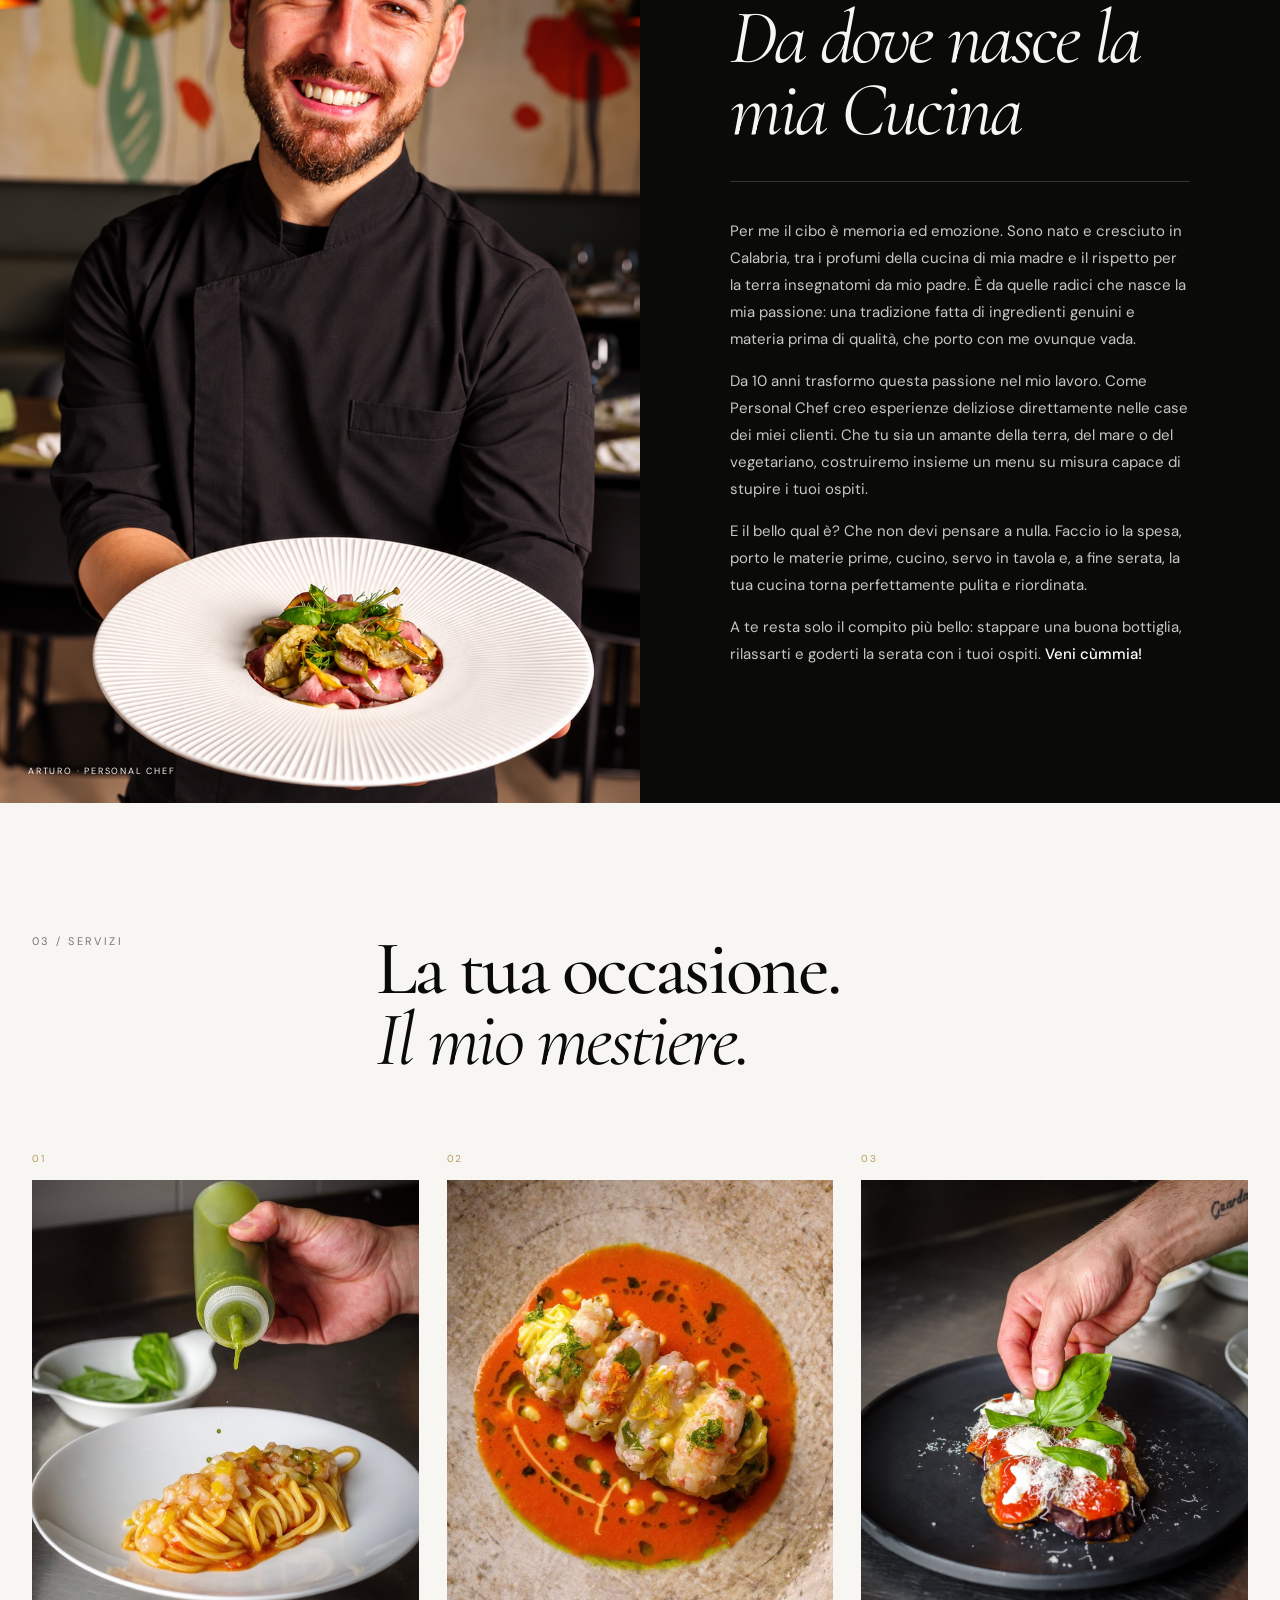
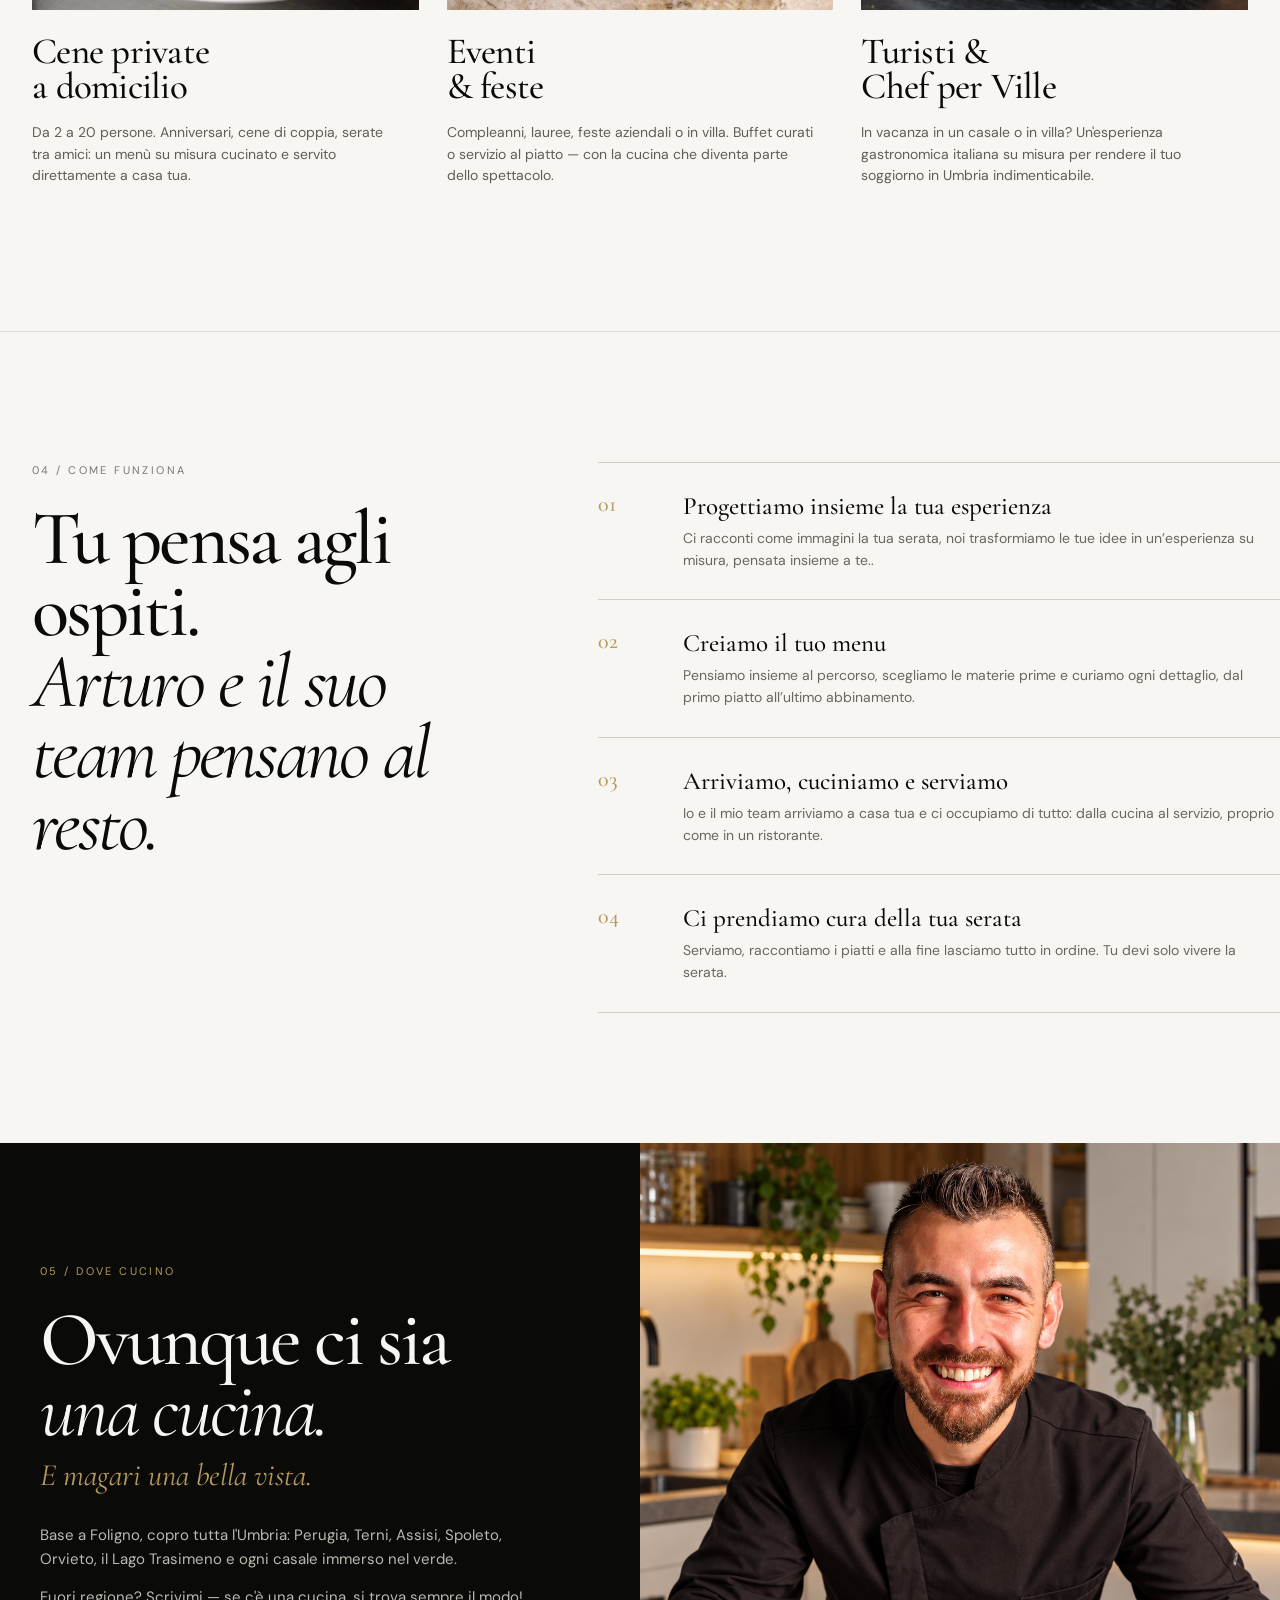
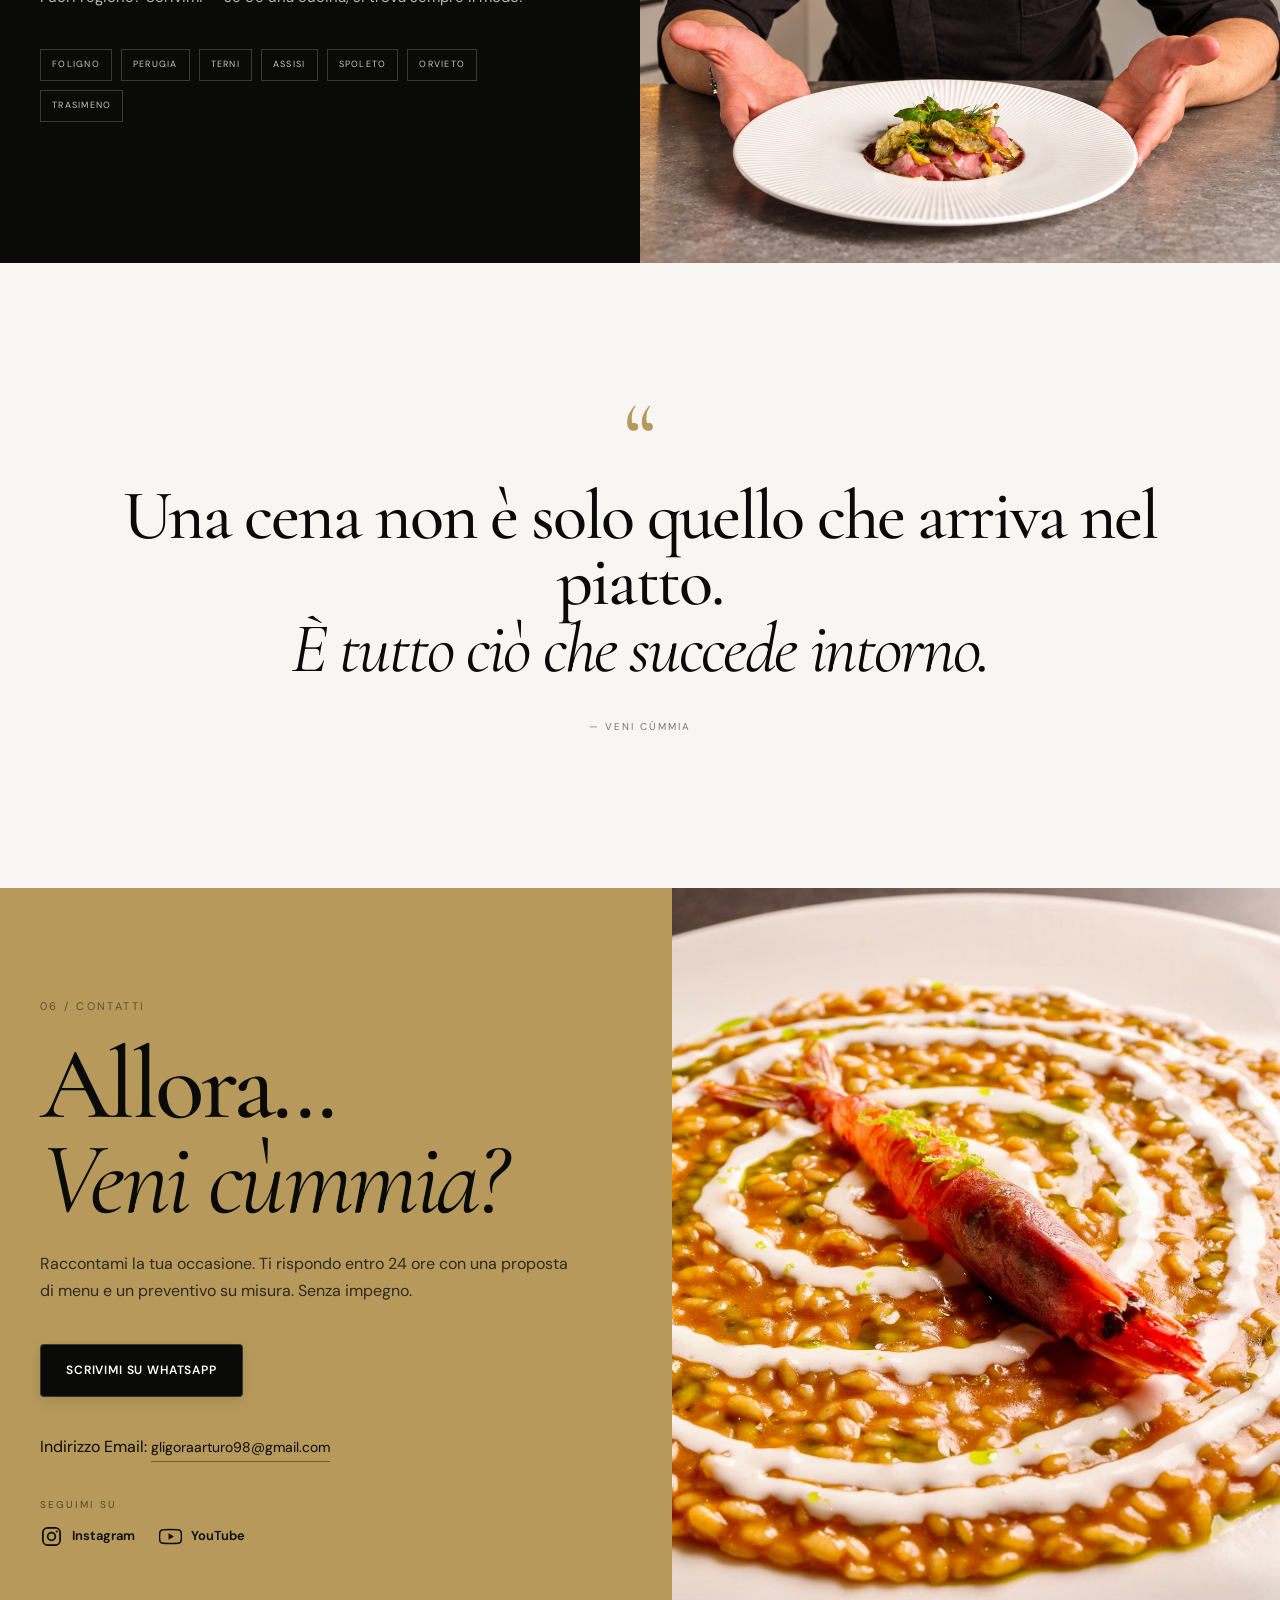
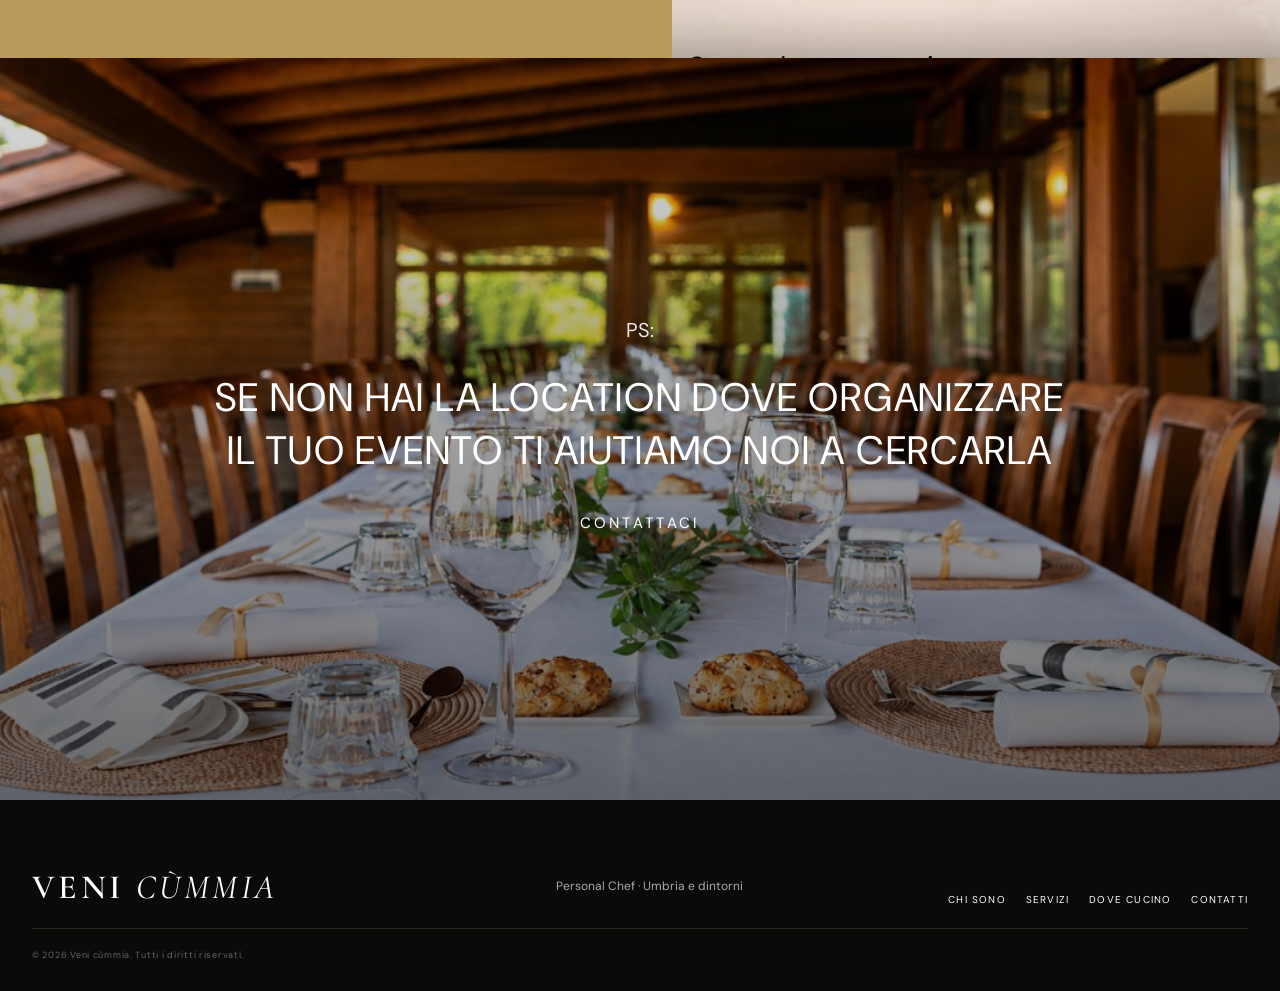
==== commit dae725ca: "Add files via upload" ====
--- a/foto2BN/index.html
+++ b/foto2BN/index.html
@@ -33,7 +33,7 @@
       </div>
       <div class="hero-overlay"></div>
       <div class="hero-content">
-        <p class="eyebrow">PERSONAL CHEF · UMBRIA E CENTRO ITALIA</p>
+        <p class="eyebrow">ARTURO GLIGORA · UMBRIA E CENTRO ITALIA</p>
         <h1>Chef a domicilio:<br><i>l’esperienza di un ristorante</i><br>nella tua casa.</h1>
         <p class="hero-lead">Un personal chef direttamente a casa tua, per trasformare una cena in un momento davvero speciale.</p>
         <div class="hero-actions">
@@ -97,7 +97,7 @@
     <section class="process section-light">
       <div class="process-intro">
         <div class="section-label">04 / COME FUNZIONA</div>
-        <h2>Tu pensa agli ospiti.<br><i>Al resto penso io.</i></h2>
+        <h2>Tu pensa agli ospiti.<br><i>Arturo e il suo team pensano al resto.</i></h2>
       </div>
       <div class="process-list">
         <div class="process-item"><span>01</span><div><h3>Progettiamo insieme la tua esperienza</h3><p> Ci racconti come immagini la tua serata, noi trasformiamo le tue idee in un’esperienza su misura, pensata insieme a te..</p></div></div>
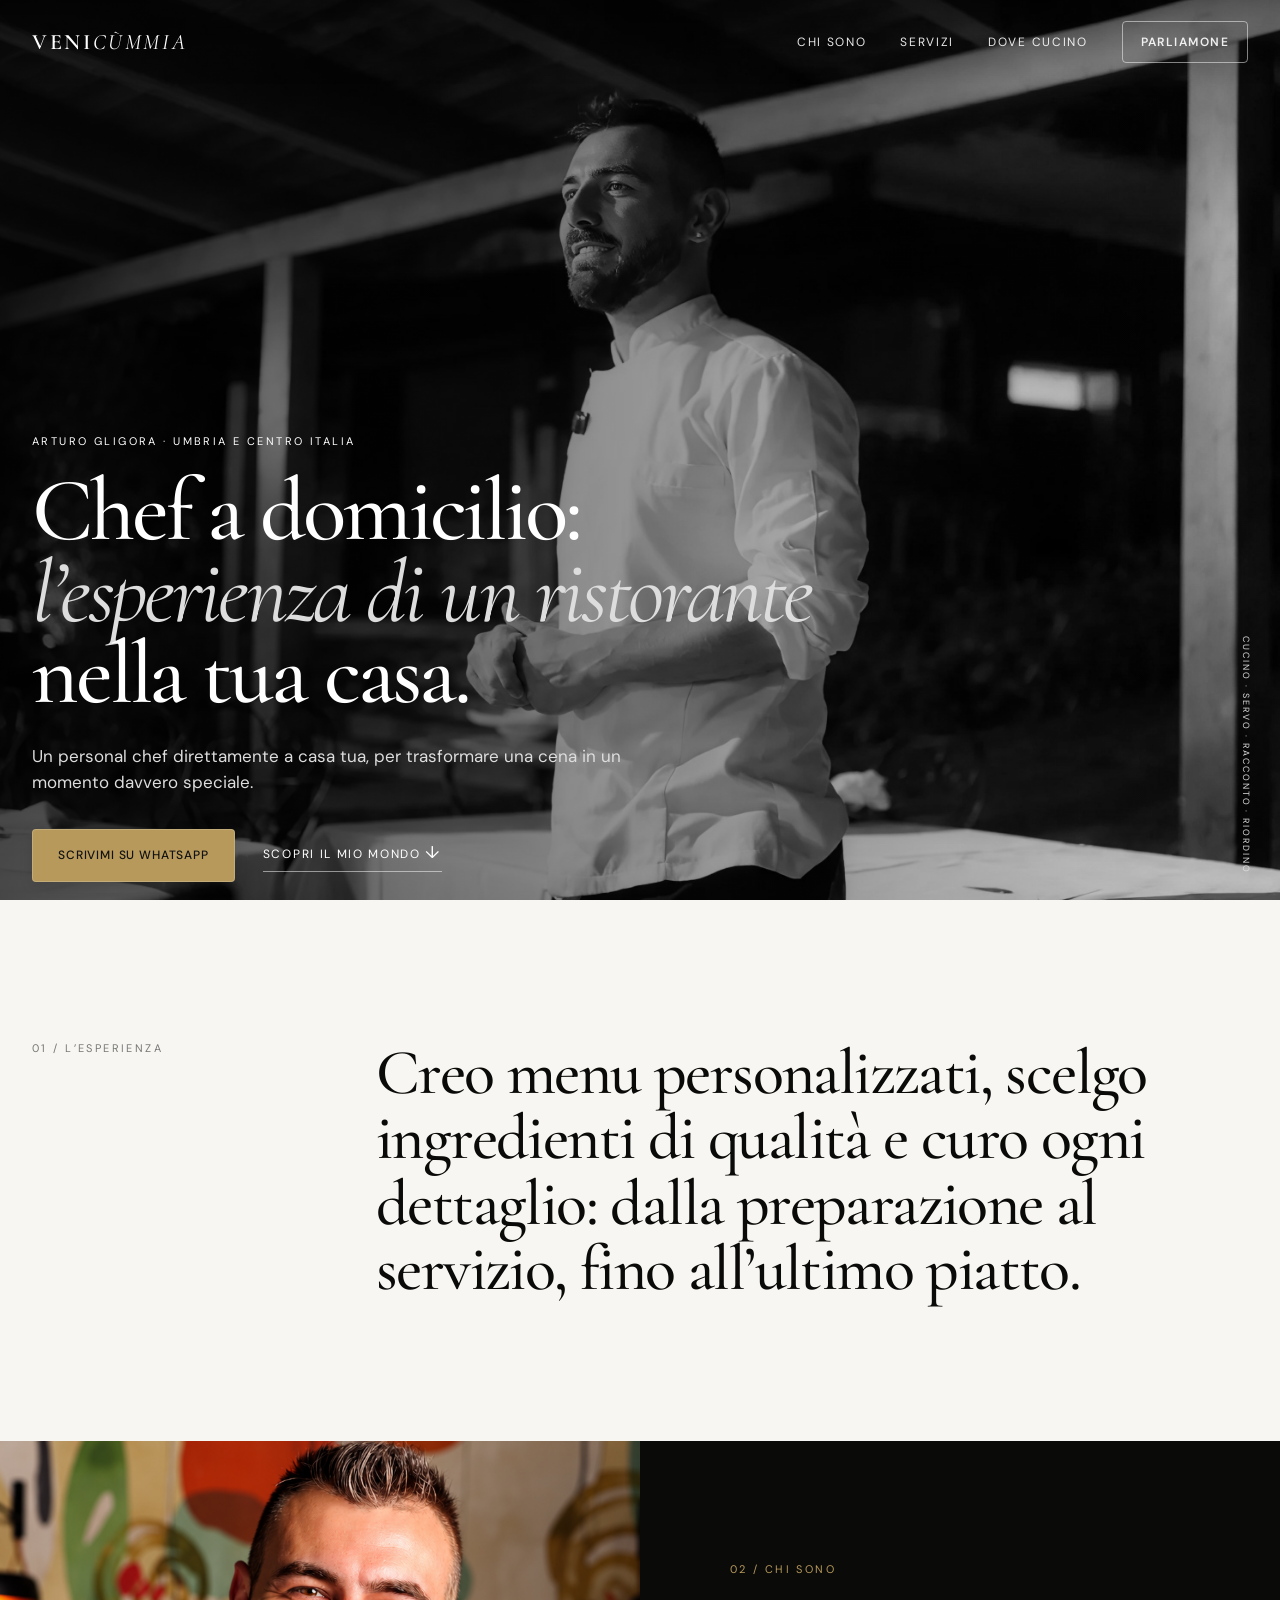
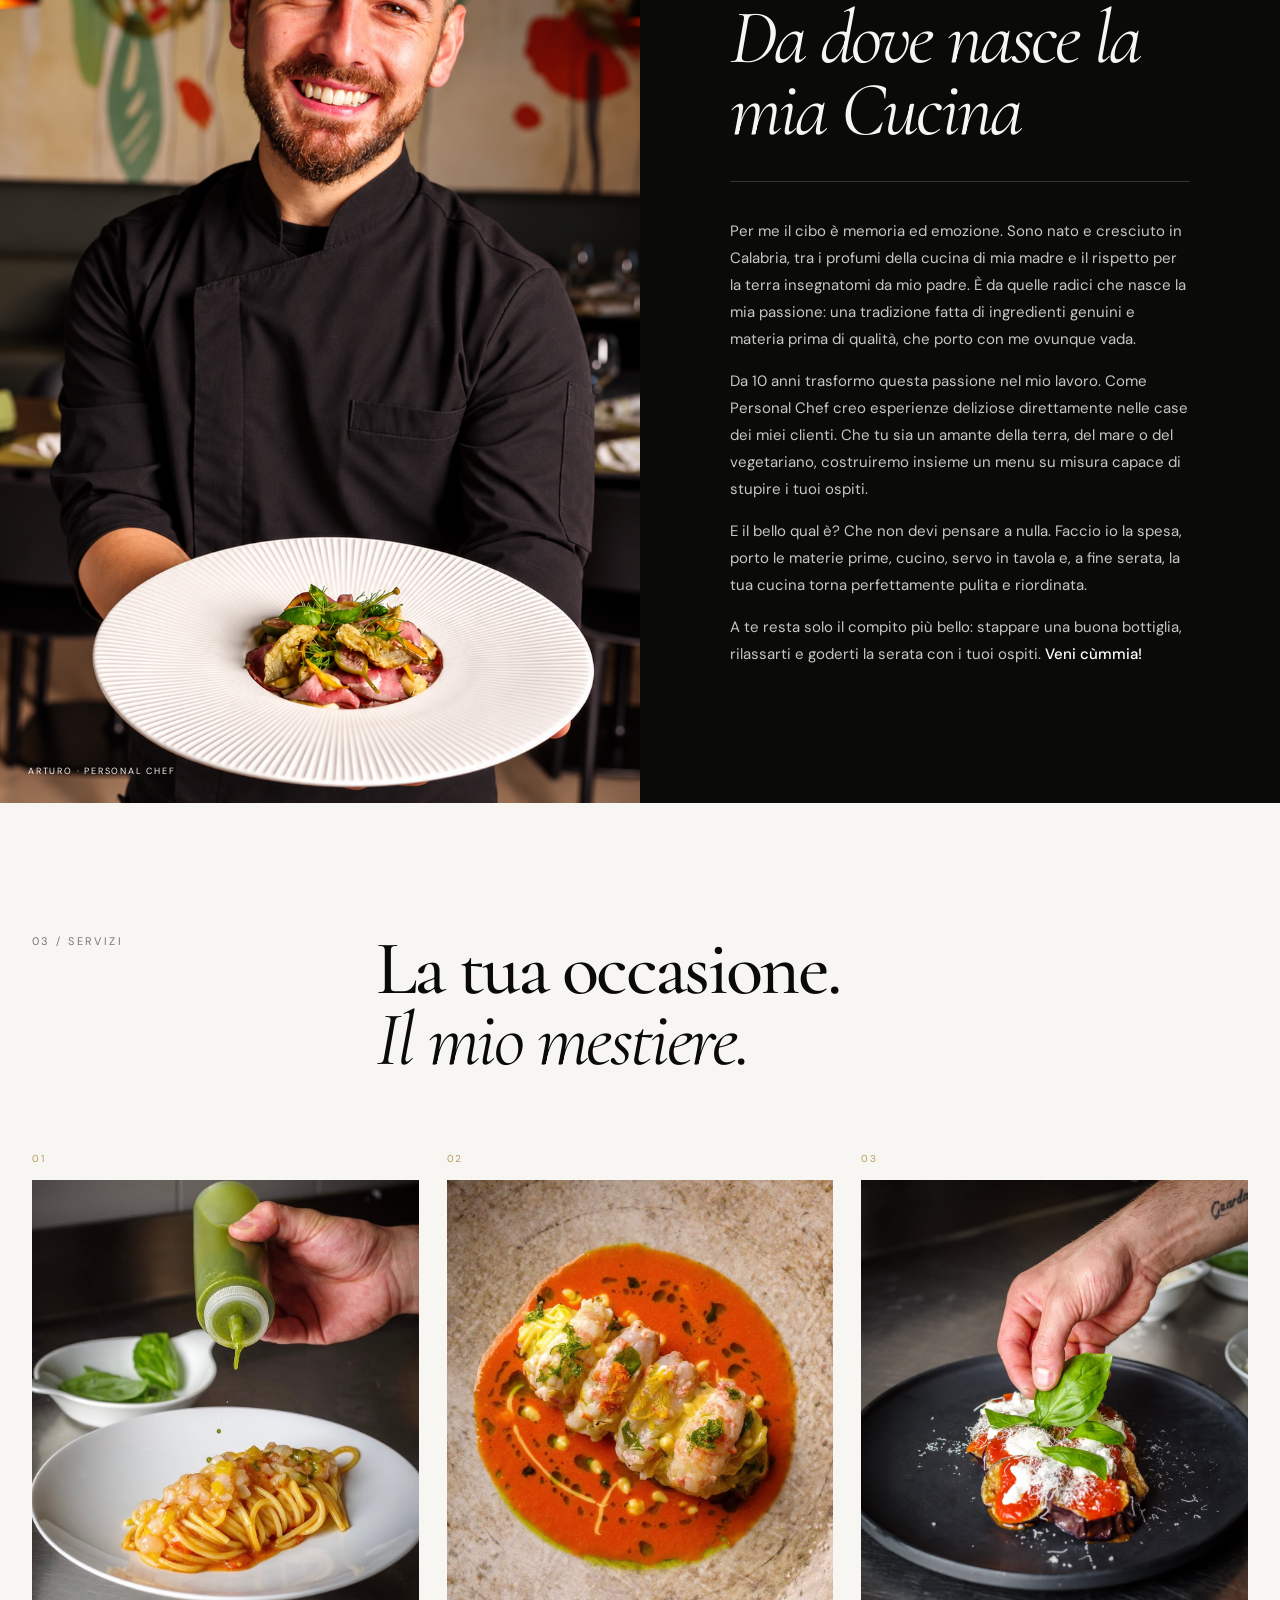
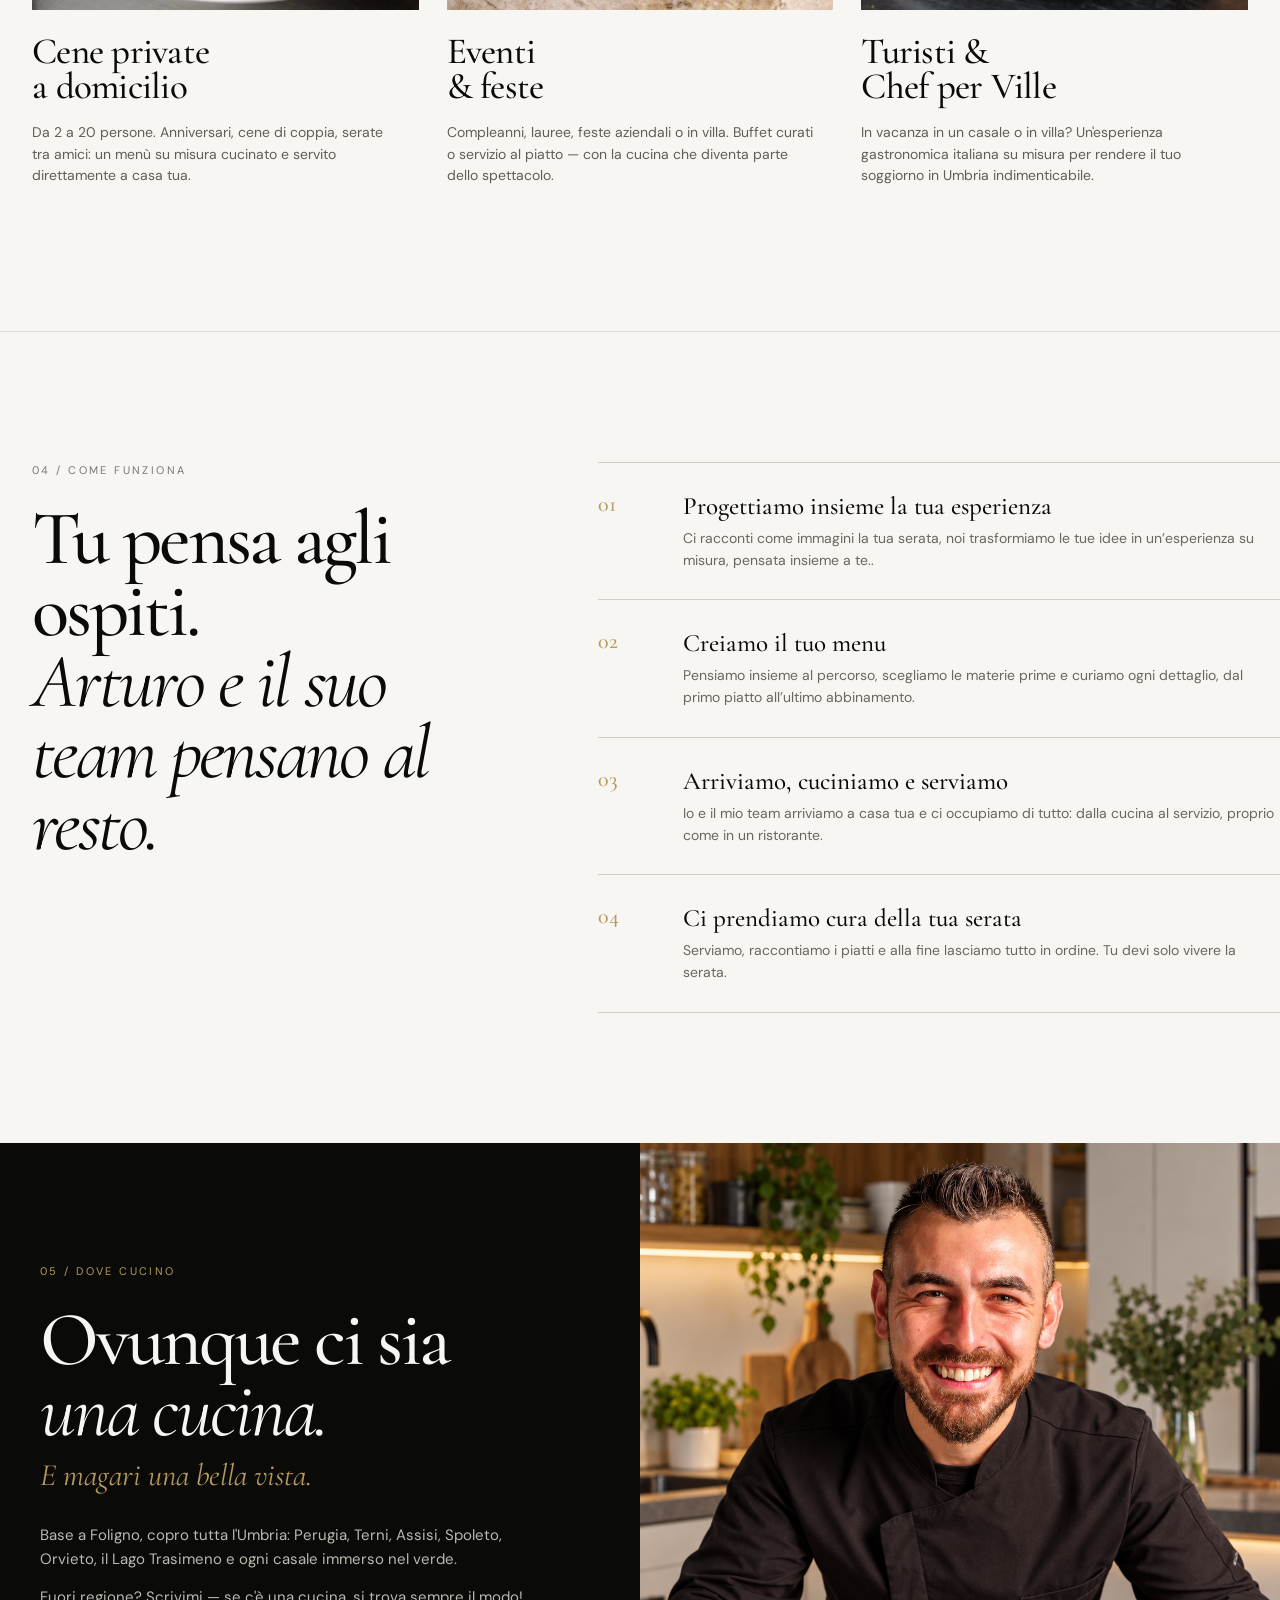
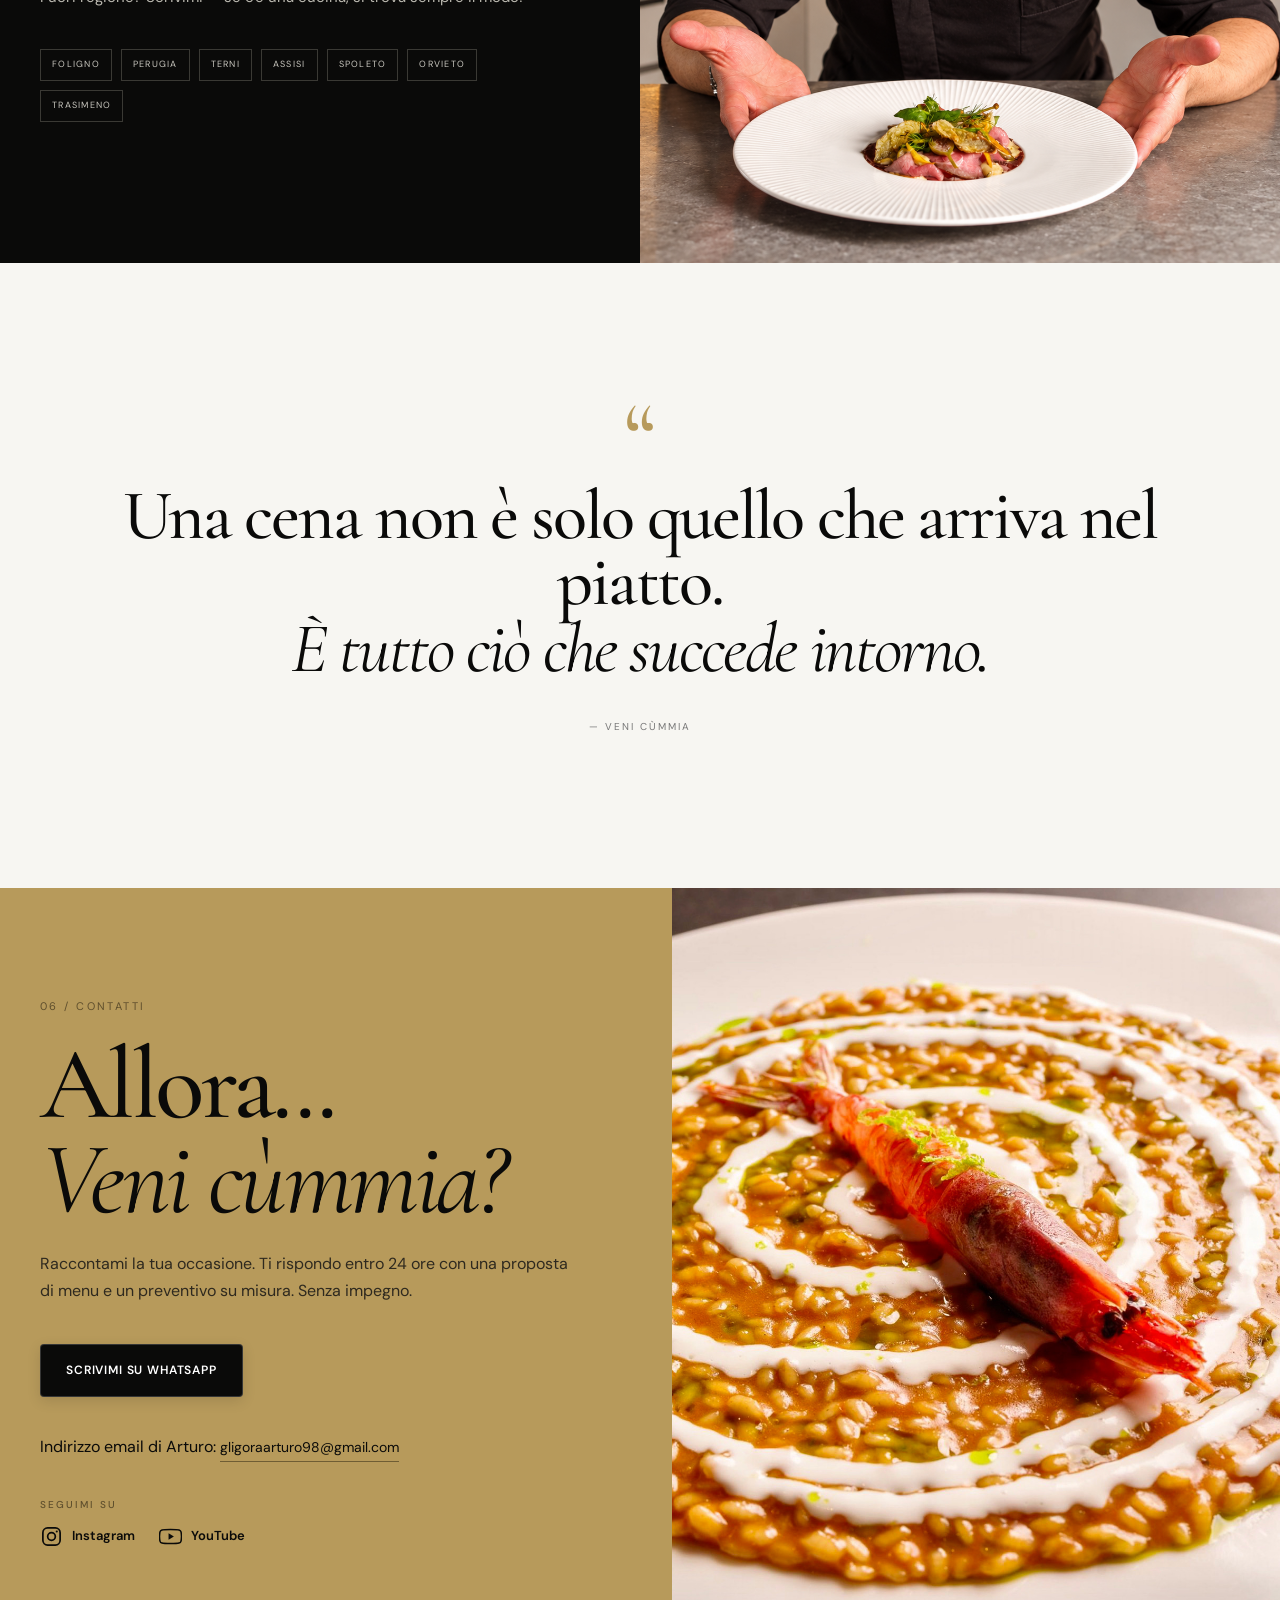
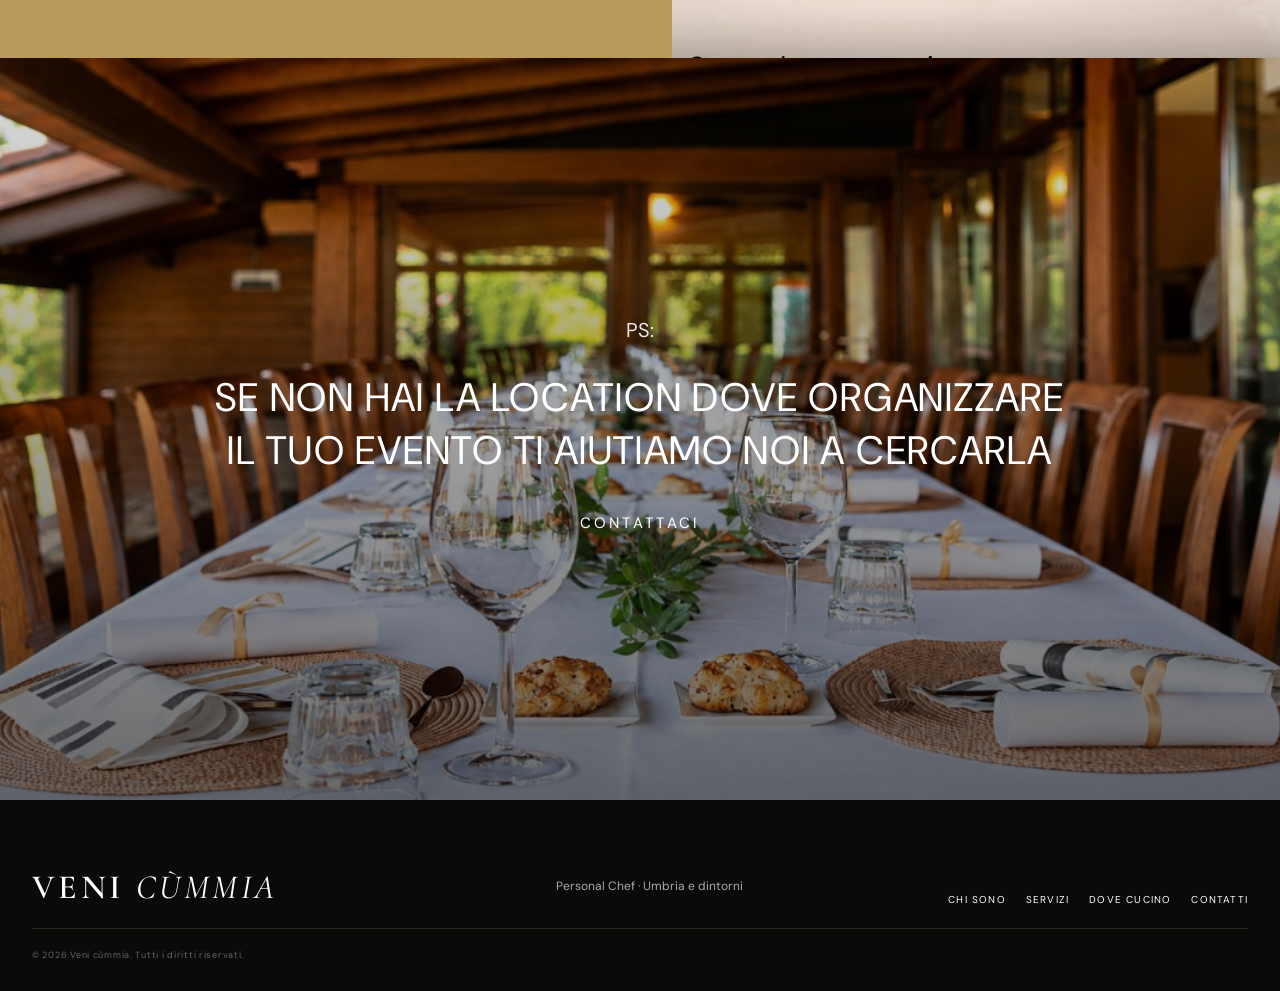
==== commit 5499ddbe: "Add files via upload" ====
--- a/foto2BN/index.html
+++ b/foto2BN/index.html
@@ -136,7 +136,7 @@
         <p>Raccontami la tua occasione. Ti rispondo entro 24 ore con una proposta di menu e un preventivo su misura. Senza impegno.</p>
         <div class="contact-actions">
           <a class="button button-black" href="https://wa.me/?text=Ciao%20Arturo%2C%20vorrei%20parlarti%20di%20una%20cena%20a%20domicilio." target="_blank" rel="noopener">Scrivimi su WhatsApp</a>
-          <p>Indirizzo Email: <a class="mail-link" href="mailto:gligoraarturo98@gmail.com">gligoraarturo98@gmail.com</a></p>
+          <p>Indirizzo email di Arturo: <a class="mail-link" href="mailto:gligoraarturo98@gmail.com">gligoraarturo98@gmail.com</a></p>
 		  
 			
 
